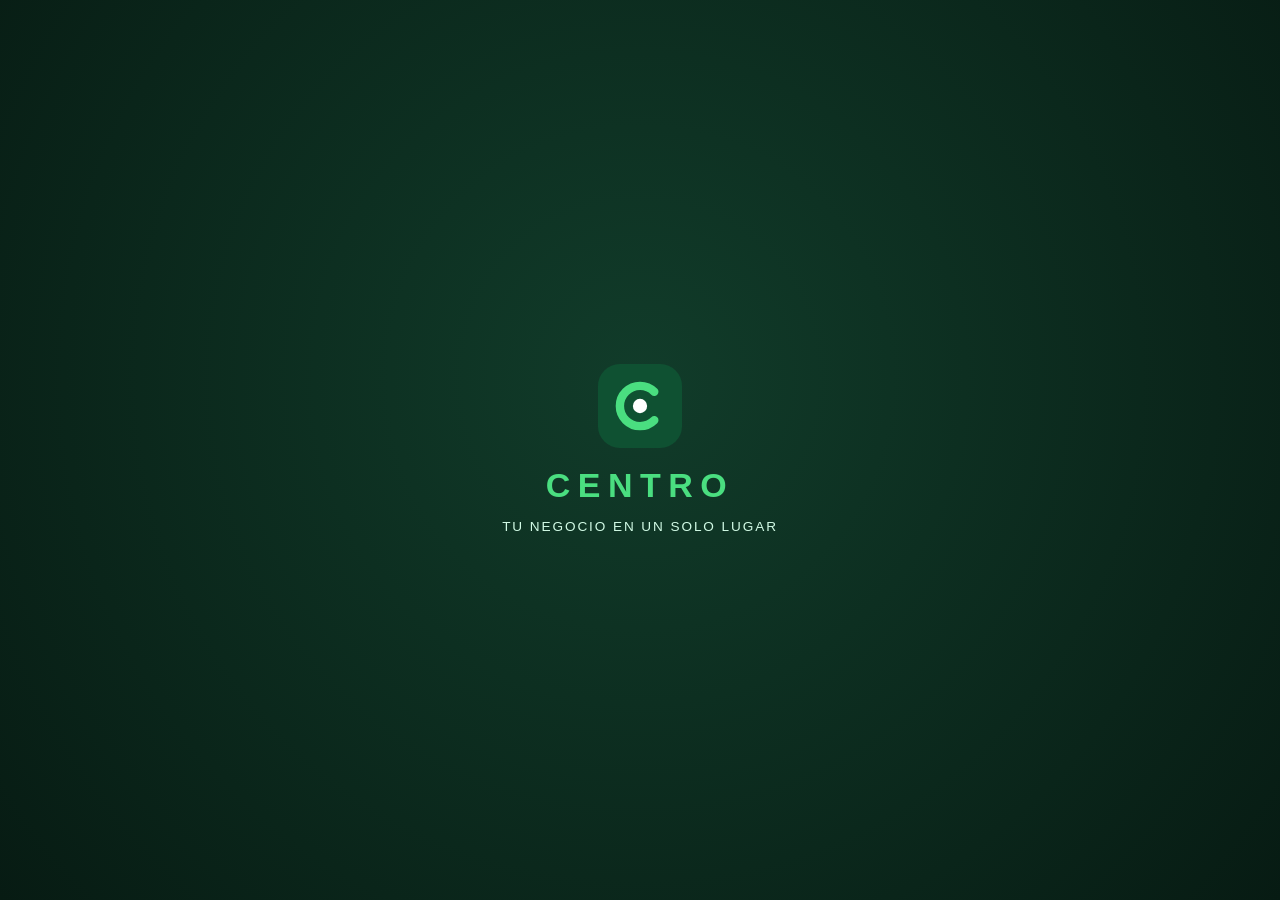
==== index.html @ 38562a8b "Add files via upload" ====
<!DOCTYPE html>
<html lang="es">
<head>
  <meta charset="UTF-8" />
  <meta name="viewport" content="width=device-width, initial-scale=1.0, maximum-scale=1.0, viewport-fit=cover" />
  <title>Centro</title>
  <meta name="apple-mobile-web-app-capable" content="yes" />
  <meta name="apple-mobile-web-app-status-bar-style" content="black-translucent" />
  <meta name="apple-mobile-web-app-title" content="Centro" />
  <meta name="theme-color" content="#0f5132" />
  <link rel="icon" type="image/svg+xml" href="data:image/svg+xml,%3Csvg xmlns='http://www.w3.org/2000/svg' viewBox='0 0 100 100'%3E%3Crect width='100' height='100' rx='24' fill='%230f5132'/%3E%3Cpath d='M67 33a24 24 0 1 0 0 34' fill='none' stroke='%23fff' stroke-width='10' stroke-linecap='round'/%3E%3Ccircle cx='50' cy='50' r='8' fill='%23fff'/%3E%3C/svg%3E" />
  <script src="https://accounts.google.com/gsi/client" async defer></script>
  <style>
    :root {
      --bg: #faf6ef;
      --surface: #ffffff;
      --surface-alt: #f5efe4;
      --border: #e6dfd1;
      --text: #1c2420;
      --text-muted: #5c6660;
      --primary: #0f5132;
      --primary-dark: #0a3c24;
      --primary-btn: #15803d;
      --primary-soft: #e8f5ee;
      --accent: #16a34a;
      --accent-glow: rgba(22, 163, 74, 0.18);
      --amber: #d97706;
      --amber-soft: #fef3c7;
      --danger: #dc2626;
      --danger-soft: #fef2f2;
      --whatsapp: #16a34a;
      --shadow: 0 4px 16px rgba(28, 36, 32, 0.06);
      --radius: 18px;
      --safe-bottom: env(safe-area-inset-bottom, 0px);
      --safe-top: env(safe-area-inset-top, 0px);
    }

    * {
      box-sizing: border-box;
      -webkit-tap-highlight-color: transparent;
    }

    html, body {
      margin: 0;
      padding: 0;
      background: var(--bg);
      color: var(--text);
      font-family: -apple-system, BlinkMacSystemFont, "SF Pro Text", "Segoe UI", Roboto, Helvetica, Arial, sans-serif;
      font-size: 17px;
      line-height: 1.4;
      -webkit-font-smoothing: antialiased;
    }

    .hidden { display: none !important; }

    button, input, textarea, select {
      font-family: inherit;
      font-size: 16px;
    }

    button {
      cursor: pointer;
      border: none;
      background: none;
    }

    /* Splash Screen */
    .splash-screen {
      position: fixed;
      inset: 0;
      z-index: 9999;
      background: radial-gradient(circle at 50% 42%, #113c2a 0%, #071b13 100%);
      display: flex;
      flex-direction: column;
      align-items: center;
      justify-content: center;
      color: #ffffff;
      transition: opacity 0.45s ease;
    }
    .splash-screen.splash-hide { opacity: 0; pointer-events: none; }
    .splash-logo {
      width: 84px;
      height: 84px;
      margin-bottom: 14px;
      animation: splashPop 0.7s ease-out;
    }
    @keyframes splashPop {
      0% { transform: scale(0.75); opacity: 0; }
      100% { transform: scale(1); opacity: 1; }
    }
    .splash-brand {
      margin: 0;
      font-size: 2rem;
      letter-spacing: 0.22em;
      font-weight: 800;
      color: #4ade80;
    }
    .splash-tagline {
      margin: 8px 0 0;
      font-size: 0.8rem;
      letter-spacing: 0.14em;
      color: #d1fae5;
    }

    /* Welcome / Google Login Screen */
    .welcome-screen {
      position: fixed;
      inset: 0;
      z-index: 9000;
      background: linear-gradient(180deg, #0f5132 0%, #0a3c24 100%);
      display: flex;
      align-items: center;
      justify-content: center;
      padding: 24px;
    }
    .welcome-card {
      width: 100%;
      max-width: 400px;
      background: var(--surface);
      border-radius: 26px;
      padding: 32px 24px;
      text-align: center;
      box-shadow: 0 20px 50px rgba(0,0,0,0.25);
    }
    .welcome-card h1 {
      margin: 12px 0 8px;
      font-size: 1.7rem;
      color: var(--text);
    }
    .welcome-card p {
      margin: 0 0 24px;
      color: var(--text-muted);
      font-size: 1rem;
    }

    .btn-google {
      width: 100%;
      min-height: 54px;
      border-radius: 16px;
      background: #ffffff;
      border: 1.5px solid #d1d5db;
      color: #1f2937;
      font-weight: 700;
      font-size: 1.02rem;
      display: flex;
      align-items: center;
      justify-content: center;
      gap: 10px;
      box-shadow: 0 2px 8px rgba(0,0,0,0.06);
    }
    .btn-google:active { transform: scale(0.98); }

    /* App Header */
    .app-header {
      background: linear-gradient(135deg, #0f5132 0%, #0b463d 100%);
      color: #ffffff;
      padding: calc(14px + var(--safe-top)) 18px 16px;
      position: sticky;
      top: 0;
      z-index: 50;
      box-shadow: 0 2px 10px rgba(0,0,0,0.08);
    }
    .header-inner {
      max-width: 540px;
      margin: 0 auto;
      display: flex;
      align-items: center;
      justify-content: space-between;
    }
    .header-brand {
      display: flex;
      align-items: center;
      gap: 10px;
    }
    .header-title {
      margin: 0;
      font-size: 1.45rem;
      font-weight: 800;
      letter-spacing: -0.01em;
    }
    .header-sync-pill {
      font-size: 0.78rem;
      font-weight: 600;
      background: rgba(255,255,255,0.16);
      color: #ecfdf5;
      padding: 6px 12px;
      border-radius: 999px;
      display: flex;
      align-items: center;
      gap: 6px;
    }

    /* Top Tabs */
    .tabs-bar {
      background: #efe9dd;
      padding: 8px 14px 0;
      border-bottom: 1px solid var(--border);
    }
    .tabs-inner {
      max-width: 540px;
      margin: 0 auto;
      display: grid;
      grid-template-columns: 1fr 1fr;
      gap: 8px;
    }
    .tab-btn {
      padding: 12px 10px;
      font-size: 1.02rem;
      font-weight: 700;
      color: var(--text-muted);
      border-radius: 14px 14px 0 0;
      border-bottom: 3px solid transparent;
      transition: all 0.15s;
    }
    .tab-btn.active {
      background: var(--surface);
      color: var(--primary);
      border-bottom-color: var(--primary);
    }

    /* Main Container */
    .app-main {
      max-width: 540px;
      margin: 0 auto;
      padding: 16px 14px calc(104px + var(--safe-bottom));
    }

    /* Inventory Top Bar */
    .inv-top-row {
      display: flex;
      align-items: center;
      justify-content: space-between;
      gap: 12px;
      margin-bottom: 12px;
    }
    .inv-count-badge {
      font-size: 1.05rem;
      font-weight: 800;
      color: var(--primary-dark);
    }

    .search-box {
      width: 100%;
      min-height: 48px;
      padding: 10px 14px;
      border: 1.5px solid var(--border);
      border-radius: 14px;
      background: var(--surface);
      color: var(--text);
      margin-bottom: 14px;
      box-shadow: 0 1px 4px rgba(0,0,0,0.03);
    }
    .search-box:focus {
      outline: none;
      border-color: var(--accent);
      box-shadow: 0 0 0 3px var(--accent-glow);
    }

    /* Cards */
    .card-list {
      display: flex;
      flex-direction: column;
      gap: 12px;
    }
    .inv-card {
      background: var(--surface);
      border: 1px solid var(--border);
      border-radius: var(--radius);
      padding: 14px;
      display: flex;
      align-items: center;
      gap: 14px;
      box-shadow: var(--shadow);
      cursor: pointer;
      transition: transform 0.12s;
      width: 100%;
      text-align: left;
    }
    .inv-card:active { transform: scale(0.985); }
    .inv-photo {
      width: 80px;
      height: 80px;
      border-radius: 14px;
      background: #ffffff;
      border: 1px solid var(--border);
      flex-shrink: 0;
      display: grid;
      place-items: center;
      overflow: hidden;
      padding: 4px;
    }
    .inv-photo img {
      width: 100%;
      height: 100%;
      object-fit: contain;
    }
    .inv-info {
      flex: 1;
      min-width: 0;
    }
    .inv-name {
      margin: 0 0 6px;
      font-size: 1.12rem;
      font-weight: 800;
      color: var(--text);
      line-height: 1.25;
    }
    .inv-qty-line {
      display: flex;
      align-items: center;
      flex-wrap: wrap;
      gap: 6px;
      font-size: 0.96rem;
      color: var(--text-muted);
      font-weight: 600;
    }
    .status-dot {
      width: 9px;
      height: 9px;
      border-radius: 999px;
      display: inline-block;
      margin-left: 2px;
    }
    .status-tengo { color: #15803d; font-weight: 700; }
    .status-tengo .status-dot { background: #16a34a; }
    .status-pocas { color: #b45309; font-weight: 700; }
    .status-pocas .status-dot { background: #f59e0b; }
    .status-cero { color: #b91c1c; font-weight: 700; }
    .status-cero .status-dot { background: #ef4444; }

    /* Fixed Bottom Button */
    .fab-bar {
      position: fixed;
      left: 0;
      right: 0;
      bottom: 0;
      z-index: 40;
      padding: 12px 16px calc(14px + var(--safe-bottom));
      background: linear-gradient(to top, var(--bg) 78%, rgba(250, 246, 239, 0));
      display: flex;
      justify-content: center;
      pointer-events: none;
    }
    .fab-btn {
      pointer-events: auto;
      width: 100%;
      max-width: 512px;
      min-height: 56px;
      border-radius: 18px;
      background: var(--primary-btn);
      color: #ffffff;
      font-size: 1.12rem;
      font-weight: 800;
      box-shadow: 0 8px 22px rgba(21, 128, 61, 0.32);
      display: flex;
      align-items: center;
      justify-content: center;
      gap: 8px;
    }
    .fab-btn:active { transform: scale(0.98); }

    /* Empty State */
    .empty-state {
      background: var(--surface);
      border: 1.5px dashed var(--border);
      border-radius: var(--radius);
      padding: 36px 20px;
      text-align: center;
      color: var(--text-muted);
    }
    .empty-state h3 {
      margin: 8px 0 6px;
      color: var(--text);
      font-size: 1.2rem;
    }

    /* Full-Screen / Sheet Pages */
    .page-overlay {
      position: fixed;
      inset: 0;
      z-index: 200;
      background: var(--bg);
      overflow-y: auto;
      -webkit-overflow-scrolling: touch;
    }
    .page-header {
      background: var(--surface);
      border-bottom: 1px solid var(--border);
      padding: calc(12px + var(--safe-top)) 14px 12px;
      position: sticky;
      top: 0;
      z-index: 10;
    }
    .page-header-inner {
      max-width: 540px;
      margin: 0 auto;
      display: flex;
      align-items: center;
      gap: 10px;
    }
    .back-btn {
      width: 42px;
      height: 42px;
      border-radius: 12px;
      display: grid;
      place-items: center;
      font-size: 1.4rem;
      color: var(--text);
      background: var(--surface-alt);
    }
    .page-title {
      margin: 0;
      font-size: 1.25rem;
      font-weight: 800;
    }
    .page-body {
      max-width: 540px;
      margin: 0 auto;
      padding: 16px 14px calc(40px + var(--safe-bottom));
    }

    .sheet-card {
      background: var(--surface);
      border: 1px solid var(--border);
      border-radius: 22px;
      padding: 18px;
      box-shadow: var(--shadow);
    }

    /* Form Controls */
    .form-group {
      margin-bottom: 14px;
    }
    .form-label {
      display: block;
      font-weight: 700;
      font-size: 0.96rem;
      margin-bottom: 6px;
      color: var(--text);
    }
    .form-hint {
      font-size: 0.85rem;
      color: var(--text-muted);
      margin-top: 4px;
      display: block;
    }
    .input-field {
      width: 100%;
      min-height: 48px;
      padding: 10px 14px;
      border: 1.5px solid var(--border);
      border-radius: 14px;
      background: #fbfaf7;
      color: var(--text);
    }
    .input-field:focus {
      outline: none;
      border-color: var(--accent);
      background: #ffffff;
      box-shadow: 0 0 0 3px var(--accent-glow);
    }
    textarea.input-field {
      min-height: 76px;
      resize: vertical;
    }

    .qty-mode-row {
      display: grid;
      grid-template-columns: 1fr 1fr;
      gap: 10px;
      margin-top: 8px;
    }
    .mode-btn {
      min-height: 48px;
      border-radius: 14px;
      border: 1.5px solid var(--border);
      background: var(--surface);
      color: var(--text);
      font-weight: 700;
      font-size: 1rem;
      display: flex;
      align-items: center;
      justify-content: center;
      gap: 6px;
    }
    .mode-btn.active {
      background: var(--primary-btn);
      border-color: var(--primary-btn);
      color: #ffffff;
    }

    /* Suggestions Dropdown */
    .suggestions-box {
      margin-top: 8px;
      background: var(--surface);
      border: 1.5px solid var(--border);
      border-radius: 16px;
      overflow: hidden;
      box-shadow: 0 8px 24px rgba(0,0,0,0.08);
      max-height: 260px;
      overflow-y: auto;
    }
    .suggestion-item {
      width: 100%;
      padding: 10px 12px;
      display: flex;
      align-items: center;
      gap: 12px;
      text-align: left;
      border-bottom: 1px solid var(--border);
      background: var(--surface);
    }
    .suggestion-item:last-child { border-bottom: none; }
    .suggestion-item:active { background: var(--primary-soft); }
    .suggestion-thumb {
      width: 48px;
      height: 48px;
      border-radius: 10px;
      border: 1px solid var(--border);
      background: #fff;
      object-fit: contain;
      padding: 2px;
      flex-shrink: 0;
    }
    .suggestion-meta strong {
      display: block;
      font-size: 0.98rem;
      color: var(--text);
    }
    .suggestion-meta span {
      display: block;
      font-size: 0.82rem;
      color: var(--text-muted);
    }

    /* Buttons */
    .btn-primary {
      width: 100%;
      min-height: 54px;
      border-radius: 16px;
      background: var(--primary-btn);
      color: #ffffff;
      font-size: 1.08rem;
      font-weight: 800;
      display: flex;
      align-items: center;
      justify-content: center;
      gap: 8px;
    }
    .btn-primary:active { transform: scale(0.985); }

    .btn-secondary {
      min-height: 48px;
      border-radius: 14px;
      background: var(--surface-alt);
      border: 1.5px solid var(--border);
      color: var(--text);
      font-weight: 700;
      padding: 10px 14px;
      display: flex;
      align-items: center;
      justify-content: center;
      gap: 6px;
    }
    .btn-danger {
      min-height: 48px;
      border-radius: 14px;
      background: var(--danger-soft);
      border: 1.5px solid #fecaca;
      color: var(--danger);
      font-weight: 700;
      padding: 10px 14px;
      display: flex;
      align-items: center;
      justify-content: center;
      gap: 6px;
    }
    .btn-whatsapp {
      width: 100%;
      min-height: 50px;
      border-radius: 14px;
      background: var(--whatsapp);
      color: #ffffff;
      font-weight: 800;
      font-size: 1rem;
      display: flex;
      align-items: center;
      justify-content: center;
      gap: 8px;
    }
    .btn-whatsapp-sm {
      margin-top: 10px;
      min-height: 42px;
      padding: 8px 14px;
      border-radius: 12px;
      background: var(--whatsapp);
      color: #ffffff;
      font-weight: 700;
      font-size: 0.94rem;
      display: inline-flex;
      align-items: center;
      justify-content: center;
      gap: 8px;
    }

    /* Photo Picker */
    .photo-box {
      border: 1.5px dashed var(--border);
      border-radius: 16px;
      padding: 14px;
      display: flex;
      align-items: center;
      gap: 14px;
      background: #fbfaf7;
    }
    .photo-preview-lg {
      width: 78px;
      height: 78px;
      border-radius: 14px;
      border: 1px solid var(--border);
      background: #fff;
      object-fit: contain;
      padding: 4px;
      flex-shrink: 0;
    }

    /* Product Detail View */
    .detail-hero-photo {
      width: 140px;
      height: 140px;
      margin: 0 auto 14px;
      border-radius: 22px;
      background: #f5efe4;
      border: 1.5px solid var(--border);
      display: grid;
      place-items: center;
      padding: 10px;
      overflow: hidden;
    }
    .detail-hero-photo img {
      width: 100%;
      height: 100%;
      object-fit: contain;
    }
    .detail-pill {
      display: inline-flex;
      align-items: center;
      gap: 6px;
      padding: 6px 14px;
      border-radius: 999px;
      background: var(--surface-alt);
      border: 1px solid var(--border);
      font-size: 0.94rem;
      font-weight: 700;
      margin: 8px 0 12px;
    }
    .stepper-row {
      display: flex;
      align-items: center;
      justify-content: center;
      gap: 18px;
      margin: 18px 0;
    }
    .stepper-btn {
      width: 54px;
      height: 54px;
      border-radius: 999px;
      border: 2px solid var(--text);
      font-size: 1.6rem;
      font-weight: 700;
      display: grid;
      place-items: center;
      background: var(--surface);
      color: var(--text);
    }
    .stepper-btn:active { background: var(--surface-alt); }
    .stepper-val {
      min-width: 78px;
      min-height: 52px;
      border: 1.5px solid var(--border);
      border-radius: 14px;
      display: grid;
      place-items: center;
      font-size: 1.5rem;
      font-weight: 800;
      background: #fbfaf7;
    }

    /* Sales History */
    .month-header {
      font-size: 0.95rem;
      font-weight: 700;
      color: var(--text-muted);
      text-align: center;
      margin: 6px 0 14px;
      text-transform: capitalize;
    }
    .day-heading {
      font-size: 1.15rem;
      font-weight: 800;
      margin: 16px 0 8px;
      color: var(--text);
      text-transform: capitalize;
    }
    .sale-card {
      background: var(--surface);
      border: 1px solid var(--border);
      border-radius: var(--radius);
      padding: 14px;
      display: flex;
      align-items: flex-start;
      gap: 14px;
      box-shadow: var(--shadow);
      cursor: pointer;
    }
    .sale-card:active { transform: scale(0.985); }

    .detail-kv-row {
      display: flex;
      justify-content: space-between;
      padding: 9px 0;
      border-bottom: 1px solid #f1ece2;
      font-size: 1rem;
    }
    .detail-kv-row:last-child { border-bottom: none; }
    .detail-kv-row span { color: var(--text-muted); }
    .detail-kv-row strong { color: var(--text); text-align: right; }

    /* Toast */
    .toast {
      position: fixed;
      left: 50%;
      bottom: calc(84px + var(--safe-bottom));
      transform: translateX(-50%);
      z-index: 9500;
      background: #1c2420;
      color: #ffffff;
      padding: 11px 18px;
      border-radius: 999px;
      font-size: 0.94rem;
      font-weight: 700;
      box-shadow: 0 8px 24px rgba(0,0,0,0.22);
      max-width: 90vw;
      text-align: center;
    }
  </style>
</head>
<body>
  <!-- Splash Screen -->
  <div id="splash-screen" class="splash-screen">
    <svg class="splash-logo" viewBox="0 0 100 100" aria-hidden="true">
      <rect width="100" height="100" rx="26" fill="#0f5132"/>
      <path d="M67 33a24 24 0 1 0 0 34" fill="none" stroke="#4ade80" stroke-width="10" stroke-linecap="round"/>
      <circle cx="50" cy="50" r="8.5" fill="#ffffff"/>
    </svg>
    <h2 class="splash-brand">CENTRO</h2>
    <p class="splash-tagline">TU NEGOCIO EN UN SOLO LUGAR</p>
  </div>

  <!-- Google Sign-In Screen (ONLY login method) -->
  <div id="welcome-screen" class="welcome-screen hidden">
    <div class="welcome-card">
      <svg width="64" height="64" viewBox="0 0 100 100" aria-hidden="true">
        <rect width="100" height="100" rx="26" fill="#0f5132"/>
        <path d="M67 33a24 24 0 1 0 0 34" fill="none" stroke="#ffffff" stroke-width="10" stroke-linecap="round"/>
        <circle cx="50" cy="50" r="8.5" fill="#ffffff"/>
      </svg>
      <h1>Centro</h1>
      <p>Entra con tu cuenta de Google para guardar tu inventario y tus ventas en la nube.</p>
      <button type="button" id="btn-google-login" class="btn-google">
        <svg width="20" height="20" viewBox="0 0 48 48" aria-hidden="true">
          <path fill="#EA4335" d="M24 9.5c3.54 0 6.71 1.22 9.21 3.6l6.85-6.85C35.9 2.38 30.47 0 24 0 14.62 0 6.51 5.38 2.56 13.22l7.98 6.19C12.43 13.72 17.74 9.5 24 9.5z"/>
          <path fill="#4285F4" d="M46.98 24.55c0-1.57-.15-3.09-.38-4.55H24v9.02h12.94c-.58 2.96-2.26 5.48-4.78 7.18l7.73 6c4.51-4.18 7.09-10.36 7.09-17.65z"/>
          <path fill="#FBBC05" d="M10.53 28.59c-.48-1.45-.76-2.99-.76-4.59s.27-3.14.76-4.59l-7.98-6.19C.92 16.46 0 20.12 0 24c0 3.88.92 7.54 2.56 10.78l7.97-6.19z"/>
          <path fill="#34A853" d="M24 48c6.48 0 11.93-2.13 15.89-5.81l-7.73-6c-2.15 1.45-4.92 2.3-8.16 2.3-6.26 0-11.57-4.22-13.47-9.91l-7.98 6.19C6.51 42.62 14.62 48 24 48z"/>
        </svg>
        Iniciar sesión con Google
      </button>
    </div>
  </div>

  <!-- Main App -->
  <div id="app-shell">
    <header class="app-header">
      <div class="header-inner">
        <div class="header-brand">
          <button type="button" id="header-avatar-btn" aria-label="Mi perfil" style="width:38px;height:38px;border-radius:999px;background:rgba(255,255,255,0.2);border:1.5px solid rgba(255,255,255,0.45);display:grid;place-items:center;overflow:hidden;padding:0;flex-shrink:0;">
            <img id="header-avatar-img" class="hidden" alt="" style="width:100%;height:100%;object-fit:cover;" />
            <span id="header-avatar-empty" style="font-size:1.15rem;">👤</span>
          </button>
          <h1 id="header-title" class="header-title">Centro</h1>
        </div>
        <button type="button" id="btn-account" class="header-sync-pill" aria-label="Cuenta de Google">
          <span id="sync-dot">☁️</span>
          <span id="sync-label">Google</span>
        </button>
      </div>
    </header>

    <nav class="tabs-bar" role="tablist">
      <div class="tabs-inner">
        <button type="button" class="tab-btn active" data-tab="inventario" role="tab">Inventario</button>
        <button type="button" class="tab-btn" data-tab="historial" role="tab">Historial de ventas</button>
      </div>
    </nav>

    <main class="app-main">
      <!-- TAB: INVENTARIO -->
      <section id="tab-inventario">
        <div class="inv-top-row">
          <span id="inv-total-label" class="inv-count-badge">0 productos</span>
        </div>

        <input
          type="search"
          id="inv-search"
          class="search-box"
          placeholder="🔍 Buscar producto..."
          autocomplete="off"
        />

        <div id="inv-list" class="card-list"></div>

        <div id="inv-empty" class="empty-state hidden">
          <div style="font-size:2.4rem;">📦</div>
          <h3>Tu inventario está vacío</h3>
          <p>Toca <strong>+ Agregar producto</strong> abajo para guardar lo que tienes en casa.</p>
        </div>
      </section>

      <!-- TAB: HISTORIAL DE VENTAS -->
      <section id="tab-historial" class="hidden">
        <div id="sales-list"></div>
        <div id="sales-empty" class="empty-state hidden">
          <div style="font-size:2.4rem;">🛍️</div>
          <h3>Aún no hay ventas</h3>
          <p>Cuando vendas un producto desde el inventario, aparecerá aquí ordenado por mes y día.</p>
        </div>
      </section>
    </main>

    <div id="fab-bar" class="fab-bar">
      <button type="button" id="btn-add-product" class="fab-btn">+ Agregar producto</button>
    </div>
  </div>

  <!-- PAGE: AGREGAR / EDITAR PRODUCTO -->
  <div id="page-product-form" class="page-overlay hidden" style="z-index:260;">
    <div class="page-header">
      <div class="page-header-inner">
        <button type="button" class="back-btn" data-close-page="page-product-form" aria-label="Volver">‹</button>
        <h2 id="form-page-title" class="page-title">Agregar producto</h2>
      </div>
    </div>
    <div class="page-body">
      <form id="product-form" class="sheet-card">
        <input type="hidden" id="pf-id" value="" />

        <div class="form-group">
          <label class="form-label" for="pf-name">Nombre</label>
          <input type="text" id="pf-name" class="input-field" required placeholder="Ej. Pasta Glister" autocomplete="off" />
          <div id="pf-catalog-suggestions" class="suggestions-box hidden"></div>
        </div>

        <div class="form-group">
          <label class="form-label">Foto (opcional)</label>
          <div class="photo-box">
            <img id="pf-photo-preview" class="photo-preview-lg hidden" alt="" />
            <div id="pf-photo-placeholder" style="width:78px;height:78px;border-radius:14px;background:#fff;border:1px solid var(--border);display:grid;place-items:center;font-size:1.8rem;flex-shrink:0;">📦</div>
            <div style="flex:1;display:flex;flex-direction:column;gap:8px;">
              <label for="pf-camera-input" class="btn-secondary" style="cursor:pointer;min-height:42px;font-size:0.94rem;">📷 Tomar foto</label>
              <label for="pf-photo-input" class="btn-secondary" style="cursor:pointer;min-height:42px;font-size:0.94rem;">🖼️ Elegir foto</label>
              <input type="file" id="pf-camera-input" accept="image/*" capture="environment" hidden />
              <input type="file" id="pf-photo-input" accept="image/*" hidden />
              <button type="button" id="pf-photo-clear" class="hidden" style="color:var(--danger);font-size:0.86rem;font-weight:700;text-align:left;padding:2px 0;">Quitar foto</button>
            </div>
          </div>
        </div>

        <div class="form-group">
          <label class="form-label" for="pf-desc">Descripción</label>
          <textarea id="pf-desc" class="input-field" placeholder="Describe el producto..."></textarea>
        </div>

        <div class="form-group">
          <label class="form-label" for="pf-qty">¿Cuántos tienes?</label>
          <input type="number" id="pf-qty" class="input-field" min="0" step="1" required placeholder="0" />
          <div class="qty-mode-row">
            <button type="button" id="pf-mode-unit" class="mode-btn active">✓ Unidades</button>
            <button type="button" id="pf-mode-box" class="mode-btn">Cajas</button>
          </div>
        </div>

        <div id="pf-box-size-wrap" class="form-group hidden">
          <label class="form-label" for="pf-box-size">Unidades por caja</label>
          <input type="number" id="pf-box-size" class="input-field" min="1" step="1" placeholder="Ej. 24" />
          <span id="pf-box-remember-hint" class="form-hint hidden">La app se lo acuerda para este producto</span>
        </div>

        <div class="form-group">
          <label class="form-label" for="pf-price">Precio por unidad (opcional)</label>
          <input type="number" id="pf-price" class="input-field" min="0" step="0.01" placeholder="RD$ 0.00" />
        </div>

        <button type="submit" class="btn-primary">Guardar</button>
      </form>
    </div>
  </div>

  <!-- PAGE: DETALLE DE PRODUCTO -->
  <div id="page-product-detail" class="page-overlay hidden">
    <div class="page-header">
      <div class="page-header-inner">
        <button type="button" class="back-btn" data-close-page="page-product-detail" aria-label="Volver">‹</button>
        <h2 class="page-title">Producto</h2>
      </div>
    </div>
    <div class="page-body">
      <div class="sheet-card" style="text-align:center;">
        <div style="margin-bottom:10px;">
          <label for="pd-camera-input" class="btn-secondary" style="display:inline-flex;cursor:pointer;min-height:40px;padding:6px 14px;font-size:0.92rem;border-radius:999px;">
            📷 Tomar foto del producto
          </label>
          <input type="file" id="pd-camera-input" accept="image/*" capture="environment" hidden />
        </div>
        <label for="pd-camera-input" class="detail-hero-photo" style="cursor:pointer;">
          <img id="pd-photo" class="hidden" alt="" />
          <span id="pd-photo-empty" style="font-size:3rem;">📦</span>
        </label>
        <h2 id="pd-name" style="margin:0 0 6px;font-size:1.5rem;"></h2>
        <p id="pd-desc" style="margin:0;color:var(--text-muted);font-size:0.96rem;"></p>

        <div id="pd-pill" class="detail-pill"></div>

        <div style="text-align:left;margin:10px 0 4px;">
          <div id="pd-box-info" class="hidden" style="font-size:0.96rem;margin-bottom:4px;">Unidades por caja: <strong id="pd-box-val"></strong></div>
          <div id="pd-price-info" class="hidden" style="font-size:1.05rem;">Precio por unidad: <strong id="pd-price-val"></strong></div>
        </div>

        <div class="stepper-row">
          <button type="button" id="pd-minus" class="stepper-btn" aria-label="Restar 1">−</button>
          <div id="pd-qty-val" class="stepper-val">0</div>
          <button type="button" id="pd-plus" class="stepper-btn" aria-label="Sumar 1">+</button>
        </div>

        <div style="display:grid;grid-template-columns:1fr 1fr;gap:10px;margin-bottom:14px;">
          <button type="button" id="pd-edit" class="btn-secondary">✏️ Editar</button>
          <button type="button" id="pd-delete" class="btn-danger">🗑️ Eliminar</button>
        </div>

        <button type="button" id="pd-sell" class="btn-primary">Vender</button>
      </div>
    </div>
  </div>

  <!-- PAGE: VENDER -->
  <div id="page-sell" class="page-overlay hidden" style="z-index:250;">
    <div class="page-header">
      <div class="page-header-inner">
        <button type="button" class="back-btn" data-close-page="page-sell" aria-label="Volver">‹</button>
        <h2 class="page-title">Vender</h2>
      </div>
    </div>
    <div class="page-body">
      <div class="sheet-card">
        <div style="display:flex;align-items:center;gap:14px;margin-bottom:16px;">
          <div class="inv-photo" style="width:68px;height:68px;">
            <img id="sell-photo" class="hidden" alt="" />
            <span id="sell-photo-empty" style="font-size:1.8rem;">📦</span>
          </div>
          <h3 id="sell-prod-name" style="margin:0;font-size:1.22rem;"></h3>
        </div>

        <button type="button" id="btn-sell-quick-1" class="btn-primary" style="margin-bottom:16px;">
          🛒 Vender 1 unidad
        </button>

        <div style="font-size:0.86rem;color:var(--text-muted);font-weight:700;margin-bottom:8px;">
          Detalles (opcional)
        </div>

        <div class="qty-mode-row" style="margin-bottom:14px;">
          <button type="button" id="sell-mode-unit" class="mode-btn active">✓ Unidad</button>
          <button type="button" id="sell-mode-box" class="mode-btn">Caja</button>
        </div>

        <form id="sell-form">
          <div class="form-group">
            <label class="form-label" for="sell-price">Precio (RD$)</label>
            <input type="number" id="sell-price" class="input-field" min="0" step="0.01" placeholder="Opcional" />
          </div>

          <div class="form-group">
            <label class="form-label" for="sell-qty">¿Cuántos?</label>
            <input type="number" id="sell-qty" class="input-field" min="1" step="1" value="1" />
          </div>

          <div class="form-group">
            <label class="form-label" for="sell-buyer">¿A quién?</label>
            <input type="text" id="sell-buyer" class="input-field" placeholder="Nombre (opcional)" autocomplete="off" />
            <div id="sell-buyer-suggestions" class="suggestions-box hidden"></div>
          </div>

          <div class="form-group">
            <label class="form-label" for="sell-phone">Contacto (WhatsApp)</label>
            <input type="tel" id="sell-phone" class="input-field" placeholder="+1 809 555 0142" />
          </div>

          <div class="form-group">
            <label class="form-label" for="sell-date">Fecha</label>
            <input type="date" id="sell-date" class="input-field" />
          </div>

          <button type="submit" class="btn-primary">Guardar</button>
        </form>
      </div>
    </div>
  </div>

  <!-- PAGE: DETALLE DE VENTA -->
  <div id="page-sale-detail" class="page-overlay hidden">
    <div class="page-header">
      <div class="page-header-inner">
        <button type="button" class="back-btn" data-close-page="page-sale-detail" aria-label="Volver">‹</button>
        <h2 class="page-title">Detalle de venta</h2>
      </div>
    </div>
    <div class="page-body">
      <div id="sd-view-card" class="sheet-card">
        <button type="button" id="sd-open-product" style="width:100%;display:flex;align-items:center;gap:14px;text-align:left;padding-bottom:14px;border-bottom:1px solid var(--border);margin-bottom:14px;">
          <div class="inv-photo" style="width:72px;height:72px;">
            <img id="sd-photo" class="hidden" alt="" />
            <span id="sd-photo-empty" style="font-size:1.8rem;">📦</span>
          </div>
          <div>
            <h3 id="sd-prod-name" style="margin:0 0 4px;font-size:1.25rem;color:var(--text);"></h3>
            <span id="sd-date-sub" style="color:var(--text-muted);font-size:0.92rem;"></span>
          </div>
        </button>

        <h4 style="margin:0 0 8px;font-size:1.05rem;">Información de la venta</h4>
        <div id="sd-info-rows" style="margin-bottom:16px;"></div>

        <button type="button" id="sd-whatsapp" class="btn-whatsapp hidden" style="margin-bottom:12px;">
          💬 Escribir por WhatsApp
        </button>

        <div style="display:grid;grid-template-columns:1fr 1fr;gap:10px;">
          <button type="button" id="sd-edit" class="btn-secondary">✏️ Editar</button>
          <button type="button" id="sd-delete" class="btn-danger">🗑️ Eliminar</button>
        </div>
      </div>

      <!-- Edit Sale Form -->
      <form id="sd-edit-form" class="sheet-card hidden">
        <h3 style="margin:0 0 14px;">Editar venta</h3>
        <div class="qty-mode-row" style="margin-bottom:14px;">
          <button type="button" id="sde-mode-unit" class="mode-btn active">✓ Unidad</button>
          <button type="button" id="sde-mode-box" class="mode-btn">Caja</button>
        </div>
        <div class="form-group">
          <label class="form-label" for="sde-qty">Cantidad</label>
          <input type="number" id="sde-qty" class="input-field" min="1" step="1" required />
        </div>
        <div class="form-group">
          <label class="form-label" for="sde-price">Precio (RD$)</label>
          <input type="number" id="sde-price" class="input-field" min="0" step="0.01" placeholder="Opcional" />
        </div>
        <div class="form-group">
          <label class="form-label" for="sde-buyer">Comprador</label>
          <input type="text" id="sde-buyer" class="input-field" placeholder="Opcional" />
        </div>
        <div class="form-group">
          <label class="form-label" for="sde-phone">Contacto (WhatsApp)</label>
          <input type="tel" id="sde-phone" class="input-field" placeholder="+1 809 555 0142" />
        </div>
        <div class="form-group">
          <label class="form-label" for="sde-date">Fecha</label>
          <input type="date" id="sde-date" class="input-field" />
        </div>
        <div style="display:grid;grid-template-columns:1fr 1fr;gap:10px;">
          <button type="button" id="sde-cancel" class="btn-secondary">Cancelar</button>
          <button type="submit" class="btn-primary" style="min-height:48px;">Guardar</button>
        </div>
      </form>
    </div>
  </div>

  <!-- PAGE: CUENTA DE GOOGLE -->
  <div id="page-account" class="page-overlay hidden">
    <div class="page-header">
      <div class="page-header-inner">
        <button type="button" class="back-btn" data-close-page="page-account" aria-label="Volver">‹</button>
        <h2 class="page-title">Cuenta de Google</h2>
      </div>
    </div>
    <div class="page-body">
      <div class="sheet-card">
        <div style="display:flex;align-items:center;gap:14px;margin-bottom:16px;">
          <div style="width:74px;height:74px;border-radius:999px;background:var(--primary-soft);border:2px solid var(--border);display:grid;place-items:center;overflow:hidden;flex-shrink:0;">
            <img id="acc-photo-preview" class="hidden" alt="" style="width:100%;height:100%;object-fit:cover;" />
            <span id="acc-photo-empty" style="font-size:2rem;">👤</span>
          </div>
          <div style="flex:1;display:flex;flex-direction:column;gap:6px;">
            <label for="acc-camera-input" class="btn-secondary" style="cursor:pointer;min-height:40px;font-size:0.9rem;">📷 Tomar foto de perfil</label>
            <label for="acc-photo-input" class="btn-secondary" style="cursor:pointer;min-height:40px;font-size:0.9rem;">🖼️ Elegir foto</label>
            <input type="file" id="acc-camera-input" accept="image/*" capture="user" hidden />
            <input type="file" id="acc-photo-input" accept="image/*" hidden />
            <button type="button" id="acc-photo-clear" class="hidden" style="color:var(--danger);font-size:0.84rem;font-weight:700;text-align:left;padding:2px 0;">Quitar foto</button>
          </div>
        </div>

        <div class="form-group">
          <label class="form-label" for="acc-name-input">Tu nombre (opcional)</label>
          <input type="text" id="acc-name-input" class="input-field" placeholder="Ej. María" />
        </div>

        <div style="padding:12px;border-radius:14px;background:var(--surface-alt);margin-bottom:16px;">
          <strong id="acc-name" style="display:block;font-size:1rem;">☁️ Conectada con Google</strong>
          <span id="acc-status" style="font-size:0.88rem;color:var(--text-muted);">Tus datos se guardan en tu Google Drive</span>
        </div>

        <button type="button" id="btn-sync-now" class="btn-primary" style="margin-bottom:10px;">🔄 Sincronizar ahora</button>
        <button type="button" id="btn-logout" class="btn-danger" style="width:100%;">Cerrar sesión</button>
      </div>
    </div>
  </div>

  <div id="toast" class="toast hidden"></div>

<script>
(() => {
  "use strict";
  const DEFAULT_GOOGLE_CLIENT_ID = "840684105586-uf930j95at6p2bhf6avvaago2tmp19lj.apps.googleusercontent.com";
  const GOOGLE_SCOPES =
    "https://www.googleapis.com/auth/drive.file https://www.googleapis.com/auth/spreadsheets";

  // Catálogo oficial extraído del Catálogo Amway 2026-2027 (EE. UU. Español)
  const AMWAY_CATALOG = [
    // Nutrición - Nutrilite
    { sku: "A4300", name: "Multivitamina Double X de Nutrilite (con bandeja)", en: "nutrilite double x multivitamin tray", category: "Nutrición", size: "186 tabletas (31 días)", unitsPerBox: 1, desc: "22 vitaminas, minerales y nutrientes de 22 frutas, verduras y hierbas." },
    { sku: "A0244", name: "Multivitamina Double X de Nutrilite (reemplazo)", en: "nutrilite double x refill", category: "Nutrición", size: "186 tabletas (31 días)", unitsPerBox: 1, desc: "Reemplazo de Double X con 22 vitaminas, minerales y fitonutrientes." },
    { sku: "123364", name: "Multivitamina Double X de Nutrilite (10 días)", en: "nutrilite double x 10 day", category: "Nutrición", size: "20 paquetes (10 días)", unitsPerBox: 20, desc: "Paquetes prácticos de Double X para 10 días." },
    { sku: "125557", name: "Multivitamínico diario para hombres Nutrilite", en: "nutrilite men daily multivitamin", category: "Nutrición", size: "90 tabletas", unitsPerBox: 1, desc: "22 vitaminas y minerales esenciales + 200 mg de nutrientes de plantas." },
    { sku: "125559", name: "Multivitamínico diario para mujeres Nutrilite", en: "nutrilite women daily multivitamin", category: "Nutrición", size: "90 tabletas", unitsPerBox: 1, desc: "23 vitaminas y minerales esenciales + 200 mg de nutrientes de plantas." },
    { sku: "125561", name: "Multigomitas diarias para hombres Nutrilite Organics", en: "nutrilite organics daily multi gummies men", category: "Nutrición", size: "120 gomitas", unitsPerBox: 1, desc: "13 vitaminas y minerales orgánicos para energía, músculos y corazón." },
    { sku: "125562", name: "Multigomitas diarias para mujeres Nutrilite Organics", en: "nutrilite organics daily multi gummies women", category: "Nutrición", size: "120 gomitas", unitsPerBox: 1, desc: "15 vitaminas y minerales orgánicos para inmunidad, huesos y ojos." },
    { sku: "100648", name: "Concentrado de frutas y verduras Nutrilite", en: "nutrilite concentrated fruits and vegetables", category: "Nutrición", size: "60 tabletas", unitsPerBox: 1, desc: "Fitonutrientes equivalentes a más de 5 porciones de frutas y verduras." },
    { sku: "123377", name: "Paquete perfecto Nutrilite", en: "nutrilite perfect pack", category: "Nutrición", size: "60 paquetes", unitsPerBox: 60, desc: "Double X, Concentrado de frutas y verduras, Omega avanzado y Vitamina D." },
    { sku: "125921", name: "Proteína vegetal en polvo Nutrilite Organics (Chocolate)", en: "nutrilite organics plant protein powder chocolate", category: "Nutrición", size: "15 porciones", unitsPerBox: 1, desc: "21 g de proteína vegetal con 9 aminoácidos esenciales." },
    { sku: "125923", name: "Proteína vegetal en polvo Nutrilite Organics (Vainilla)", en: "nutrilite organics plant protein powder vanilla", category: "Nutrición", size: "15 porciones", unitsPerBox: 1, desc: "21 g de proteína vegetal con 9 aminoácidos esenciales." },
    { sku: "125925", name: "Proteína vegetal en polvo Nutrilite Organics (Sin sabor)", en: "nutrilite organics plant protein powder unflavored", category: "Nutrición", size: "15 porciones", unitsPerBox: 1, desc: "21 g de proteína vegetal sin sabor." },
    { sku: "318668", name: "Batidos todo en uno Nutrilite Organics (Chocolate)", en: "nutrilite organics all-in-one shake chocolate", category: "Nutrición", size: "12 batidos", unitsPerBox: 12, desc: "20 g de proteína vegetal, 25 vitaminas y minerales, 5 g de fibra." },
    { sku: "318669", name: "Batidos todo en uno Nutrilite Organics (Vainilla)", en: "nutrilite organics all-in-one shake vanilla", category: "Nutrición", size: "12 batidos", unitsPerBox: 12, desc: "20 g de proteína vegetal, 25 vitaminas y minerales, 5 g de fibra." },
    { sku: "126136", name: "Omega avanzado Nutrilite", en: "nutrilite advanced omega", category: "Nutrición", size: "60 cápsulas blandas", unitsPerBox: 1, desc: "Más de 1,000 mg de omega 3 esenciales (EPA, DHA, ALA) con absorción 3x." },
    { sku: "126132", name: "Omega Nutrilite", en: "nutrilite omega", category: "Nutrición", size: "30 cápsulas blandas", unitsPerBox: 1, desc: "Más de 500 mg de ácidos grasos omega 3 en 1 cápsula al día." },
    { sku: "127725", name: "Preparación intestinal diaria Nutrilite Begin", en: "nutrilite begin daily gi primer", category: "Nutrición", size: "30 porciones", unitsPerBox: 1, desc: "Apoyo integral 6 en 1 para salud intestinal, digestión e inmunidad." },
    { sku: "120571", name: "Probiótico Balance Within de Nutrilite", en: "nutrilite balance within probiotic", category: "Nutrición", size: "30 sobres individuales", unitsPerBox: 30, desc: "6.3 mil millones de UFC para apoyar digestión e inmunidad." },
    { sku: "127444", name: "Fibra prebiótica Nutrilite", en: "nutrilite prebiotic fiber", category: "Nutrición", size: "30 sobres individuales", unitsPerBox: 30, desc: "Fibra soluble vegetal para digestión y microbioma intestinal." },
    { sku: "A8903", name: "Enzimas digestivas Nutrilite", en: "nutrilite digestive enzyme", category: "Nutrición", size: "90 cápsulas", unitsPerBox: 1, desc: "Apoya la digestión de carbohidratos, proteína, grasa y lácteos." },
    { sku: "308635", name: "Té de menta y jengibre Nutrilite Organics", en: "nutrilite organics ginger mint tea", category: "Nutrición", size: "20 bolsitas de té", unitsPerBox: 20, desc: "Infusión orgánica para apoyar la digestión." },
    { sku: "128032", name: "Magnesio Nutrilite", en: "nutrilite magnesium", category: "Nutrición", size: "60 cápsulas", unitsPerBox: 1, desc: "Mezcla triple de magnesio marino para sueño, estrés, músculos y corazón." },
    { sku: "127813", name: "Apoyo para salud celular Nutrilite", en: "nutrilite cellular aging support", category: "Nutrición", size: "120 cápsulas", unitsPerBox: 1, desc: "Suplemento 3 en 1 para reciclaje, energía y protección celular." },
    { sku: "A8084", name: "Apoyo al hígado Nutrilite", en: "nutrilite liver support", category: "Nutrición", size: "60 tabletas", unitsPerBox: 1, desc: "Cardo mariano, diente de león y cúrcuma para salud hepática." },
    { sku: "A4042", name: "Vitamina E masticable Nutrilite", en: "nutrilite chewable vitamin e", category: "Nutrición", size: "270 tabletas", unitsPerBox: 1, desc: "60 mg de vitamina E antioxidante masticable con sabor nuez de arce y miel." },
    { sku: "110171", name: "Suplemento Vitamina B de acción doble Nutrilite", en: "nutrilite vitamin b dual-action", category: "Nutrición", size: "120 tabletas", unitsPerBox: 1, desc: "8 vitaminas B esenciales de liberación instantánea y constante." },
    { sku: "123842", name: "Paquete de Ultra enfoque y energía Nutrilite", en: "nutrilite ultra focus energy pack", category: "Nutrición", size: "20 paquetes", unitsPerBox: 20, desc: "Ginkgo biloba, té verde y rhodiola rosea para enfoque y energía." },
    { sku: "125937", name: "Superalimento verde en polvo Nutrilite Organics", en: "nutrilite organics green superfood powder", category: "Nutrición", size: "30 porciones", unitsPerBox: 1, desc: "6 vitaminas B y 10 verduras y hierbas orgánicas." },
    { sku: "127940", name: "Salud del sueño Nutrilite", en: "nutrilite sleep health", category: "Nutrición", size: "30 cápsulas", unitsPerBox: 1, desc: "3 mg de melatonina vegetal y manzanilla para buen descanso." },
    { sku: "124506", name: "Dulces Sueños n* by Nutrilite (Gomitas para dormir)", en: "nutrilite sweet dreams gummies", category: "Nutrición", size: "30 porciones", unitsPerBox: 1, desc: "Gomitas sabor moras azules y lavanda con melatonina y pasionaria." },
    { sku: "308641", name: "Ashwagandha Nutrilite Organics", en: "nutrilite organics ashwagandha", category: "Nutrición", size: "60 cápsulas", unitsPerBox: 1, desc: "890 mg de ashwagandha orgánica para estrés ocasional y calma." },
    { sku: "125514", name: "Probiótico para el estrés Nutrilite", en: "nutrilite stress relief probiotic", category: "Nutrición", size: "30 cápsulas", unitsPerBox: 1, desc: "Ayuda a reducir el estrés ocasional y apoya la digestión." },
    { sku: "308636", name: "Té de manzanilla Nutrilite Organics", en: "nutrilite organics chamomile tea", category: "Nutrición", size: "20 bolsitas de té", unitsPerBox: 20, desc: "Té orgánico sin cafeína con manzanilla y equinácea." },
    { sku: "119346", name: "Vitamina D Nutrilite", en: "nutrilite vitamin d", category: "Nutrición", size: "90 tabletas", unitsPerBox: 1, desc: "50 mcg de vitamina D de champiñones + vitamina K2 para huesos e inmunidad." },
    { sku: "124692", name: "Defensa inmunológica Nutrilite con zinc y albahaca sagrada", en: "nutrilite immunity defense zinc holy basil", category: "Nutrición", size: "60 tabletas", unitsPerBox: 1, desc: "Apoyo inmunológico y respiratorio con zinc y albahaca sagrada." },
    { sku: "A5986", name: "Equinácea para inmunidad Nutrilite", en: "nutrilite immunity echinacea", category: "Nutrición", size: "120 tabletas", unitsPerBox: 1, desc: "Apoyo clínicamente probado para el sistema inmunológico." },
    { sku: "124555", name: "Protégete n* by Nutrilite (Gomitas inmunidad)", en: "nutrilite go shield gummies", category: "Nutrición", size: "30 porciones", unitsPerBox: 1, desc: "Gomitas con vitamina C, zinc y saúco para inmunidad." },
    { sku: "102735", name: "Suplemento ClearGuard de Nutrilite", en: "nutrilite clearguard", category: "Nutrición", size: "180 tabletas", unitsPerBox: 1, desc: "Ayuda a despejar fosas nasales naturalmente en 3 días o menos." },
    { sku: "109745", name: "Vitamina C de acción prolongada Nutrilite (60 tab)", en: "nutrilite vitamin c extended release 60", category: "Nutrición", size: "60 tabletas", unitsPerBox: 1, desc: "Vitamina C de liberación lenta durante todo el día." },
    { sku: "109747", name: "Vitamina C de acción prolongada Nutrilite (180 tab)", en: "nutrilite vitamin c extended release 180", category: "Nutrición", size: "180 tabletas", unitsPerBox: 1, desc: "Vitamina C de liberación lenta durante todo el día (frasco grande)." },
    { sku: "125936", name: "Superalimento para la inmunidad en polvo Nutrilite Organics", en: "nutrilite organics immunity superfood powder", category: "Nutrición", size: "30 porciones", unitsPerBox: 1, desc: "Apoyo inmunológico natural con 10 frutas orgánicas." },
    { sku: "308642", name: "Cúrcuma Nutrilite Organics", en: "nutrilite organics turmeric", category: "Nutrición", size: "60 cápsulas", unitsPerBox: 1, desc: "Extracto potente de cúrcuma para salud articular y respuesta inflamatoria." },
    { sku: "104664", name: "Salud de las articulaciones Nutrilite (120 tab)", en: "nutrilite joint health 120", category: "Nutrición", size: "120 tabletas", unitsPerBox: 1, desc: "Glucosamina y condroitina para articulaciones saludables." },
    { sku: "106964", name: "Salud de las articulaciones Nutrilite (240 tab)", en: "nutrilite joint health 240", category: "Nutrición", size: "240 tabletas", unitsPerBox: 1, desc: "Glucosamina y condroitina para articulaciones (frasco grande)." },
    { sku: "110610", name: "Cal Mag D Nutrilite", en: "nutrilite cal mag d", category: "Nutrición", size: "180 tabletas", unitsPerBox: 1, desc: "600 mg de calcio, 200 mg de magnesio de algas y vitamina D." },
    { sku: "123362", name: "Paquete de salud ósea Nutrilite", en: "nutrilite bone health pack", category: "Nutrición", size: "60 paquetes", unitsPerBox: 60, desc: "Cal Mag D, vitamina D y Bone Guard en paquetes diarios." },
    { sku: "308639", name: "Champiñón melena de león Nutrilite Organics", en: "nutrilite organics lion mane mushroom", category: "Nutrición", size: "60 cápsulas", unitsPerBox: 1, desc: "Apoya la salud cerebral, cognitiva y nerviosa." },
    { sku: "124708", name: "Salud de la visión Nutrilite", en: "nutrilite vision health", category: "Nutrición", size: "60 cápsulas blandas", unitsPerBox: 1, desc: "Ayuda a filtrar luz azul y apoya visión saludable." },
    { sku: "111106", name: "Suplemento Memory Builder de Nutrilite", en: "nutrilite memory builder", category: "Nutrición", size: "60 tabletas", unitsPerBox: 1, desc: "Cistanche tubulosa y ginkgo biloba para memoria a corto y largo plazo." },
    { sku: "A5923", name: "Cuidado del corazón con ajo Nutrilite", en: "nutrilite garlic heart care", category: "Nutrición", size: "120 tabletas", unitsPerBox: 1, desc: "6 mg de alicina por porción para apoyar presión y colesterol saludables." },
    { sku: "A8601", name: "Salud del corazón CoQ10 Nutrilite", en: "nutrilite heart health coq10", category: "Nutrición", size: "60 cápsulas blandas", unitsPerBox: 1, desc: "Coenzima Q10 para energía celular y salud del corazón." },
    { sku: "100070", name: "Salud del colesterol Nutrilite", en: "nutrilite cholesterol health", category: "Nutrición", size: "60 cápsulas blandas", unitsPerBox: 1, desc: "Fitonutrientes y antioxidantes para colesterol saludable." },
    { sku: "123367", name: "Paquete para la salud del corazón Nutrilite", en: "nutrilite heart health pack", category: "Nutrición", size: "60 paquetes", unitsPerBox: 60, desc: "Omega avanzado, CoQ10 y Salud del colesterol." },
    { sku: "A8004", name: "Salud de la próstata Nutrilite", en: "nutrilite prostate health", category: "Nutrición", size: "100 cápsulas blandas", unitsPerBox: 1, desc: "Mezcla botánica con serenoa para salud de la próstata." },
    { sku: "308640", name: "Cápsulas de epimedium y tribulus Nutrilite Organics", en: "nutrilite organics horny goat weed tribulus", category: "Nutrición", size: "60 cápsulas", unitsPerBox: 1, desc: "Apoyo orgánico para vitalidad y salud sexual." },
    { sku: "123365", name: "Paquete para hombres Nutrilite", en: "nutrilite men pack", category: "Nutrición", size: "30 paquetes", unitsPerBox: 30, desc: "Multivitamínico hombres, frutas y verduras, omega y vitamina C." },
    { sku: "126154", name: "Apoyo completo para la menopausia Nutrilite", en: "nutrilite complete menopause support", category: "Nutrición", size: "30 tabletas", unitsPerBox: 1, desc: "Ruibarbo siberiano para aliviar síntomas de la menopausia." },
    { sku: "126161", name: "Apoyo de ciclo Nutrilite", en: "nutrilite cycle support", category: "Nutrición", size: "30 cápsulas", unitsPerBox: 1, desc: "Sauzgatillo y azafrán para bienestar del ciclo menstrual." },
    { sku: "102046", name: "Hierro fólico Nutrilite", en: "nutrilite iron folic", category: "Nutrición", size: "90 tabletas", unitsPerBox: 1, desc: "Tres fuentes de hierro con ácido fólico y plantas ricas en hierro." },
    { sku: "123372", name: "Paquete para mujeres Nutrilite", en: "nutrilite women pack", category: "Nutrición", size: "30 paquetes", unitsPerBox: 30, desc: "Multivitamínico mujeres, frutas y verduras, Cal Mag D y Cabello, piel y uñas." },
    { sku: "125553", name: "Péptidos de colágeno #sinfiltro n* by Nutrilite", en: "nutrilite nofilter collagen peptides", category: "Nutrición", size: "15 sobres de 13.5 g", unitsPerBox: 15, desc: "13 g de colágeno y aloe para nutrir la piel." },
    { sku: "124936", name: "Shots de colágeno n* by Nutrilite", en: "nutrilite collagen shots", category: "Nutrición", size: "9 shots de 89 ml", unitsPerBox: 9, desc: "7 g de colágeno, ácido hialurónico y acerola sabor cereza-mora." },
    { sku: "A7553", name: "Salud del cabello, piel y uñas Nutrilite", en: "nutrilite hair skin nail health", category: "Nutrición", size: "60 tabletas", unitsPerBox: 1, desc: "1,000 mcg de biotina, 500 mg de colágeno y fitonutrientes." },
    { sku: "123043", name: "Multivitamínico masticable diario para niños Nutrilite", en: "nutrilite kids daily chewable", category: "Nutrición", size: "60 tabletas", unitsPerBox: 1, desc: "18 vitaminas y minerales para niños en crecimiento." },
    { sku: "305554", name: "Brainiums DHA para niños Nutrilite (Jelly splat)", en: "nutrilite kids brainiums dha jelly splats", category: "Nutrición", size: "30 jelly splats", unitsPerBox: 30, desc: "360 mg de omega 3 sin azúcar sabor fresa y cítricos." },
    { sku: "123046", name: "Inmunidad total en polvo para niños Nutrilite", en: "nutrilite kids complete immunity", category: "Nutrición", size: "30 sobres", unitsPerBox: 30, desc: "Vitaminas C y D, probióticos y zinc de fusión rápida." },
    { sku: "126185", name: "Gotas de inmunidad para Niños Nutrilite", en: "nutrilite toddler immunity drops", category: "Nutrición", size: "30 ml / 1.01 oz", unitsPerBox: 1, desc: "Gotas inmunológicas para niños de 1 a 3 años." },
    { sku: "318670", name: "Comida completa en polvo Nutrilite Organics (Chocolate)", en: "nutrilite organics all-in-one meal powder chocolate", category: "Nutrición", size: "15 porciones", unitsPerBox: 1, desc: "20 g proteína vegetal, 25 vitaminas/minerales y 6 g fibra." },
    { sku: "318671", name: "Comida completa en polvo Nutrilite Organics (Vainilla)", en: "nutrilite organics all-in-one meal powder vanilla", category: "Nutrición", size: "15 porciones", unitsPerBox: 1, desc: "20 g proteína vegetal, 25 vitaminas/minerales y 6 g fibra." },
    { sku: "318672", name: "Comida completa en polvo Nutrilite Organics (Mora)", en: "nutrilite organics all-in-one meal powder berry", category: "Nutrición", size: "15 porciones", unitsPerBox: 1, desc: "20 g proteína vegetal, 25 vitaminas/minerales y 6 g fibra." },
    { sku: "316302", name: "Barras todo en uno Nutrilite Organics (Mantequilla de maní)", en: "nutrilite organics all-in-one bars peanut butter", category: "Nutrición", size: "12 barras", unitsPerBox: 12, desc: "12 g proteína vegetal, 25 vitaminas/minerales y 8 g fibra." },
    { sku: "316303", name: "Barras todo en uno Nutrilite Organics (Chocolate doble)", en: "nutrilite organics all-in-one bars double chocolate", category: "Nutrición", size: "12 barras", unitsPerBox: 12, desc: "12 g proteína vegetal, 25 vitaminas/minerales y 8 g fibra." },
    { sku: "110922", name: "Tubitos 2GO de Nutrilite (Paquete surtido)", en: "nutrilite twist tubes 2go variety pack", category: "Nutrición", size: "20 tubos", unitsPerBox: 20, desc: "Infusores hidratantes bajos en calorías con vitaminas y antioxidantes." },
    { sku: "111045", name: "Barras de bienestar Nutrilite (Chocolate oscuro con nueces)", en: "nutrilite wellness bar nutty dark chocolate", category: "Nutrición", size: "12 barras", unitsPerBox: 12, desc: "8 g de proteína sin conservantes artificiales." },
    { sku: "100280", name: "Masa magra Nutrilite (CLA)", en: "nutrilite lean muscle cla", category: "Nutrición", size: "180 cápsulas blandas", unitsPerBox: 1, desc: "Ácido linoleico conjugado para reducir grasa corporal y retener músculo." },
    { sku: "117085", name: "Suplemento nutricional Slimmetry de Nutrilite", en: "nutrilite slimmetry", category: "Nutrición", size: "60 tabletas", unitsPerBox: 1, desc: "Extracto de té verde sin cafeína para control de peso." },
    { sku: "100193", name: "Bloqueador de carbohidratos Nutrilite", en: "nutrilite carb blocker", category: "Nutrición", size: "90 tabletas", unitsPerBox: 1, desc: "Inhibe digestión de azúcares simples y carbohidratos complejos." },
    { sku: "127620", name: "Pre y postbiótico metabólico Nutrilite", en: "nutrilite metabolic pre postbiotic", category: "Nutrición", size: "60 cápsulas", unitsPerBox: 1, desc: "Apoya composición corporal saludable y metabolismo normal." },

    // Energía & Deportes - XS
    { sku: "266673", name: "Bebida de energía XS Elite Focus (Mango durazno)", en: "xs elite focus energy drink peach mango", category: "Energía", size: "12 latas de 355 ml", unitsPerBox: 12, desc: "Cafeína natural, megadosis de vitaminas B, rhodiola y electrolitos." },
    { sku: "126199", name: "Bebida de energía XS (Tropical)", en: "xs energy drink tropical", category: "Energía", size: "12 latas de 355 ml", unitsPerBox: 12, desc: "Sin azúcar, 114 mg de cafeína y vitaminas B." },
    { sku: "126197", name: "Bebida de energía XS (Arándano-Uva)", en: "xs energy drink cranberry grape", category: "Energía", size: "12 latas de 355 ml", unitsPerBox: 12, desc: "Sin azúcar, 114 mg de cafeína y vitaminas B." },
    { sku: "126184", name: "Bebida de energía XS (Cítrico)", en: "xs energy drink citrus", category: "Energía", size: "12 latas de 355 ml", unitsPerBox: 12, desc: "Sin azúcar, 114 mg de cafeína y vitaminas B." },
    { sku: "101444", name: "Bebida de energía XS (Limonada)", en: "xs energy drink lemonade", category: "Energía", size: "12 latas de 355 ml", unitsPerBox: 12, desc: "Sin azúcar, 114 mg de cafeína y vitaminas B." },
    { sku: "127070", name: "Bebida de energía XS (Caja surtida)", en: "xs energy drink variety pack", category: "Energía", size: "12 latas de 355 ml", unitsPerBox: 12, desc: "Caja surtida de bebidas energizantes XS sin azúcar." },
    { sku: "127935", name: "Bebida XS Energy + Burn (Frambuesa azul)", en: "xs energy burn blue razz", category: "Energía", size: "12 latas de 355 ml", unitsPerBox: 12, desc: "Extracto de té verde, EGCG, cromo y vitamina C." },
    { sku: "127936", name: "Bebida XS Energy + Burn (Kiwi y fresa)", en: "xs energy burn kiwi strawberry", category: "Energía", size: "12 latas de 355 ml", unitsPerBox: 12, desc: "Extracto de té verde, EGCG, cromo y vitamina C." },
    { sku: "126986", name: "Jugo de energía XS burbujeante (Mango, piña y guayaba)", en: "xs sparkling energy juice mango pineapple guava", category: "Energía", size: "12 latas de 355 ml", unitsPerBox: 12, desc: "25% jugo de fruta real y 250% vitamina C." },
    { sku: "316375", name: "Pre-entrenamiento XS (Frambuesa azul)", en: "xs pre-workout boost blue raspberry", category: "Energía", size: "1 sobre (30 porciones)", unitsPerBox: 1, desc: "Beta-alanina, L-citrulina, cafeína natural y rhodiola." },
    { sku: "101593", name: "Enfoque y energía XS (Suplemento nutricional)", en: "xs energy focus tablets", category: "Energía", size: "60 tabletas", unitsPerBox: 1, desc: "75 mg de cafeína natural de té verde y 100 mg de rhodiola rosea." },
    { sku: "128463", name: "Creatina+ XS (Sin sabor)", en: "xs creatine", category: "Energía", size: "30 porciones", unitsPerBox: 1, desc: "5 g de monohidrato de creatina + 2 g calcio HMB + electrolitos." },
    { sku: "126753", name: "XS Muscle Multiplier (Mora)", en: "xs muscle multiplier berry blast", category: "Energía", size: "30 porciones", unitsPerBox: 1, desc: "9 aminoácidos esenciales (EAA) en proporción BCAA 5:1:1." },
    { sku: "126754", name: "XS Muscle Multiplier (Sandía)", en: "xs muscle multiplier watermelon", category: "Energía", size: "30 porciones", unitsPerBox: 1, desc: "9 aminoácidos esenciales (EAA) sabor sandía, sin azúcar." },
    { sku: "128154", name: "Proteína de suero XS alimentada con pasto (Chocolate)", en: "xs grass-fed whey protein chocolate", category: "Energía", size: "20 porciones", unitsPerBox: 1, desc: "30 g de aislado de proteína de suero y 6.9 g BCAA." },
    { sku: "128156", name: "Proteína de suero XS alimentada con pasto (Vainilla)", en: "xs grass-fed whey protein vanilla", category: "Energía", size: "20 porciones", unitsPerBox: 1, desc: "30 g de aislado de proteína de suero sabor vainilla." },
    { sku: "110369", name: "Batidos de proteína para deportes XS (Chocolate intenso)", en: "xs sports protein shake chocolate", category: "Energía", size: "12 batidos de 325 ml", unitsPerBox: 12, desc: "25 g de proteína de suero y caseína." },
    { sku: "110385", name: "Barras de proteína para deportes XS (Chocolate y maní)", en: "xs sports protein bar chocolate peanut butter", category: "Energía", size: "12 barras", unitsPerBox: 12, desc: "20 g de proteína sin gluten." },
    { sku: "127811", name: "Impulso en polvo XS (Naranja sanguina Moro)", en: "xs ignite powder moro blood orange", category: "Energía", size: "30 sobres individuales", unitsPerBox: 30, desc: "Extracto Morosil 400 mg para apoyar metabolismo y control de peso." },
    { sku: "305555", name: "Tubitos deportivos XS (Limonada de frambuesa)", en: "xs sports twist tubes raspberry lemonade", category: "Energía", size: "20 tubos", unitsPerBox: 20, desc: "Suplemento de hidratación con vitaminas B y selenio." },
    { sku: "110601", name: "Mezcla hidratante Agua de coco XS (Fresa y sandía)", en: "xs cocowater hydration strawberry watermelon", category: "Energía", size: "12 paquetes", unitsPerBox: 12, desc: "12% agua de coco, magnesio, potasio y vitaminas A, B, C y E." },
    { sku: "316379", name: "Recuperación pos-entrenamiento XS (Ponche de frutas)", en: "xs post-workout recovery fruit punch", category: "Energía", size: "1 sobre (30 porciones)", unitsPerBox: 1, desc: "L-glutamina, glucosamina, cúrcuma y aminoácidos." },
    { sku: "300323", name: "Crema Pro de CBD XS", en: "xs cbd pro cream 400mg", category: "Energía", size: "56.69 g / 2.0 oz", unitsPerBox: 1, desc: "400 mg de CBD de cáñamo para recuperación muscular." },

    // Belleza - Artistry
    { sku: "123792", name: "Limpiador equilibrador en gel Artistry Skin Nutrition", en: "artistry skin nutrition balancing jelly cleanser", category: "Belleza", size: "125 g / 4.4 oz", unitsPerBox: 1, desc: "Gel refrescante que limpia suciedad y exceso de grasa." },
    { sku: "123794", name: "Mezcla tónica equilibrio fresco Artistry Skin Nutrition", en: "artistry skin nutrition balancing fresh shake toner", category: "Belleza", size: "200 ml / 6.7 oz", unitsPerBox: 1, desc: "Controla exceso de sebo y reduce apariencia de poros." },
    { sku: "123797", name: "Loción de gel equilibrio mate Artistry Skin Nutrition", en: "artistry skin nutrition balancing matte gel lotion", category: "Belleza", size: "50 g / 1.7 oz", unitsPerBox: 1, desc: "Hidratación ligera 24 horas con acabado mate." },
    { sku: "123793", name: "Espuma limpiadora hidratante Artistry Skin Nutrition", en: "artistry skin nutrition hydrating mousse cleanser", category: "Belleza", size: "145 ml / 4.9 oz", unitsPerBox: 1, desc: "Espuma suave que elimina impurezas sin resecar." },
    { sku: "123795", name: "Tónico de hidratación suavizante Artistry Skin Nutrition", en: "artistry skin nutrition hydrating smoothing toner", category: "Belleza", size: "200 ml / 6.7 oz", unitsPerBox: 1, desc: "Deja la piel suave, sedosa e hidratada." },
    { sku: "123798", name: "Crema hidratante en gel Artistry Skin Nutrition", en: "artistry skin nutrition hydrating gel cream", category: "Belleza", size: "50 g / 1.7 oz", unitsPerBox: 1, desc: "Hidratación intensa por 24 horas para piel seca." },
    { sku: "123781", name: "Limpiador de espuma renovadora Artistry Skin Nutrition", en: "artistry skin nutrition renewing foaming cleanser", category: "Belleza", size: "125 g / 4.4 oz", unitsPerBox: 1, desc: "Limpia maquillaje e impurezas dejando piel tersa." },
    { sku: "123783", name: "Tónico renovador suavizante Artistry Skin Nutrition", en: "artistry skin nutrition renewing softening toner", category: "Belleza", size: "200 ml / 6.7 oz", unitsPerBox: 1, desc: "Suaviza y aporta brillo natural antiedad." },
    { sku: "123785", name: "Crema de reactivación renovadora Artistry Skin Nutrition", en: "artistry skin nutrition renewing reactivation cream", category: "Belleza", size: "50 g / 1.7 oz", unitsPerBox: 1, desc: "Reduce líneas y arrugas y reactiva la vitalidad de la piel." },
    { sku: "123786", name: "Crema de levantamiento reafirmante ultra Artistry Skin Nutrition", en: "artistry skin nutrition firming ultra lifting cream", category: "Belleza", size: "50 g / 1.7 oz", unitsPerBox: 1, desc: "Reafirma piel flácida y reduce arrugas profundas." },
    { sku: "125575", name: "Mascarilla para dormir Artistry Skin Nutrition", en: "artistry skin nutrition sleeping mask", category: "Belleza", size: "80 ml / 2.7 oz", unitsPerBox: 1, desc: "Hidratación nocturna de hasta 8 horas mientras duermes." },
    { sku: "124823", name: "Protector UV multidefensa SPF 50+ Artistry Skin Nutrition", en: "artistry skin nutrition multi-defense uv protect spf 50", category: "Belleza", size: "50 ml / 1.7 oz", unitsPerBox: 1, desc: "Protección solar SPF 50+ resistente al agua 80 min." },
    { sku: "125517", name: "Suero diario de vitamina C + AH3 Artistry Skin Nutrition", en: "artistry skin nutrition vitamin c ha3 daily serum", category: "Belleza", size: "12 ml / 0.40 oz", unitsPerBox: 1, desc: "Vitamina C + ácido hialurónico triple para iluminar y reafirmar." },
    { sku: "127019", name: "Suero desafiante Artistry Skin Nutrition", en: "artistry skin nutrition defying serum", category: "Belleza", size: "30 ml / 1.0 oz", unitsPerBox: 1, desc: "Trata primeros signos del envejecimiento y minimiza poros." },
    { sku: "127020", name: "Suero corrector Artistry Skin Nutrition", en: "artistry skin nutrition correcting serum", category: "Belleza", size: "30 ml / 1.0 oz", unitsPerBox: 1, desc: "Atenúa signos avanzados del envejecimiento en rostro y cuello." },
    { sku: "128047", name: "Gotas de omega Artistry Skin Nutrition", en: "artistry skin nutrition omega drops", category: "Belleza", size: "20 ml / 0.67 oz", unitsPerBox: 1, desc: "Aceite facial 99% vegetal con omega 3, 6, 7 y 9." },
    { sku: "127571", name: "Crema enriquecida Artistry LongXevity", en: "artistry longxevity rich cream", category: "Belleza", size: "50 ml / 1.7 oz", unitsPerBox: 1, desc: "Tratamiento antiedad celular para 12 signos del envejecimiento." },
    { sku: "109709", name: "Suero reafirmante antiarrugas Artistry Intensive Skincare", en: "artistry intensive skincare anti-wrinkle firming serum", category: "Belleza", size: "30 ml / 1.0 oz", unitsPerBox: 1, desc: "Retinol avanzado y péptidos para firmeza y elasticidad." },
    { sku: "124811", name: "Radiante Start Toallitas micelares Artistry Studio", en: "artistry studio clean start micellar wipes", category: "Belleza", size: "30 toallitas", unitsPerBox: 30, desc: "Toallitas desmaquilladoras sin enjuague." },
    { sku: "124812", name: "Illuminance Limpiador + Exfoliante Artistry Studio", en: "artistry studio cleanser exfoliator", category: "Belleza", size: "125 ml / 4.2 oz", unitsPerBox: 1, desc: "Limpiador exfoliante diario Zen + Energía." },
    { sku: "122339", name: "Mascarilla pulidora Artistry Signature Select", en: "artistry signature select polishing mask", category: "Belleza", size: "100 g / 3.5 oz", unitsPerBox: 1, desc: "Exfoliante de azúcar natural con extracto de grosella negra." },
    { sku: "122342", name: "Mascarilla purificadora Artistry Signature Select", en: "artistry signature select purifying mask", category: "Belleza", size: "100 g / 3.5 oz", unitsPerBox: 1, desc: "Limpieza profunda de poros con arcilla francesa y cítricos." },
    { sku: "122343", name: "Mascarilla hidratante Artistry Signature Select", en: "artistry signature select hydrating mask", category: "Belleza", size: "100 g / 3.5 oz", unitsPerBox: 1, desc: "Humectación duradera con extracto de té verde." },
    { sku: "127831", name: "Prebase suavizante Artistry Ever Perfect", en: "artistry ever perfect smoothing primer", category: "Belleza", size: "30 ml / 1.0 oz", unitsPerBox: 1, desc: "Prebase mate sedosa que fija el maquillaje hasta 8 horas." },
    { sku: "127845", name: "Rímel de volumen 3 en 1 Artistry Go Vibrant", en: "artistry go vibrant 3-in-1 volume mascara", category: "Belleza", size: "7.5 g / 0.26 oz", unitsPerBox: 1, desc: "Pestañas más gruesas y largas hasta por 10 horas." },
    { sku: "123791", name: "Removedor + limpiador micelar Artistry Skin Nutrition", en: "artistry skin nutrition micellar makeup remover", category: "Belleza", size: "200 ml / 6.7 oz", unitsPerBox: 1, desc: "Desmaquillante micelar suave." },

    // Cuidado personal - Satinique, g&h, Glister
    { sku: "126452", name: "Champú Reparación intensiva Satinique", en: "satinique intensive repair shampoo", category: "Cuidado personal", size: "280 ml / 9.46 oz", unitsPerBox: 1, desc: "Fortalece el cabello dañado y ayuda a mantener el color." },
    { sku: "126454", name: "Acondicionador Reparación intensiva Satinique", en: "satinique intensive repair conditioner", category: "Cuidado personal", size: "280 ml / 9.46 oz", unitsPerBox: 1, desc: "Acondicionador reparador para cabello dañado o teñido." },
    { sku: "126449", name: "Champú Humectante suave Satinique", en: "satinique smooth moisture shampoo", category: "Cuidado personal", size: "280 ml / 9.46 oz", unitsPerBox: 1, desc: "Suaviza e hidrata el cabello dejándolo brillante." },
    { sku: "126455", name: "Champú y acondicionador 2 en 1 Satinique", en: "satinique 2-in-1 shampoo conditioner", category: "Cuidado personal", size: "280 ml / 9.46 oz", unitsPerBox: 1, desc: "Limpia y acondiciona en un solo paso." },
    { sku: "126457", name: "Champú Anticaída del cabello Satinique", en: "satinique anti-hairfall shampoo", category: "Cuidado personal", size: "280 ml / 9.46 oz", unitsPerBox: 1, desc: "Fortalece y previene la pérdida de cabello por quiebre." },
    { sku: "126463", name: "Champú Anticaspa Satinique", en: "satinique anti-dandruff shampoo", category: "Cuidado personal", size: "280 ml / 9.46 oz", unitsPerBox: 1, desc: "Limpia el cuero cabelludo y ayuda a prevenir la caspa." },
    { sku: "125890", name: "Jabón corporal g&h Nourish (400 ml)", en: "g&h nourish body wash 400ml", category: "Cuidado personal", size: "400 ml / 13.5 oz", unitsPerBox: 1, desc: "Jabón corporal cremoso con aceite de chía blanca Nutrilite." },
    { sku: "125914", name: "Jabón corporal g&h Nourish (1 L)", en: "g&h nourish body wash 1l", category: "Cuidado personal", size: "1 L / 33.8 oz", unitsPerBox: 1, desc: "Jabón corporal cremoso tamaño familiar 1 L." },
    { sku: "125891", name: "Loción para el cuerpo g&h Nourish", en: "g&h nourish body lotion", category: "Cuidado personal", size: "400 ml / 13.5 oz", unitsPerBox: 1, desc: "Loción corporal rica y duradera sin sensación pegajosa." },
    { sku: "125902", name: "Crema para manos g&h Nourish", en: "g&h nourish hand cream", category: "Cuidado personal", size: "75 ml / 2.53 oz", unitsPerBox: 1, desc: "Alivia resequedad e hidrata manos ásperas." },
    { sku: "125892", name: "Baño corporal exfoliante g&h Refresh", en: "g&h refresh exfoliating body wash", category: "Cuidado personal", size: "400 ml / 13.5 oz", unitsPerBox: 1, desc: "Exfolia e hidrata suavemente con acerola verde." },
    { sku: "125893", name: "Loción corporal g&h Refresh", en: "g&h refresh body milk", category: "Cuidado personal", size: "400 ml / 13.5 oz", unitsPerBox: 1, desc: "Hidrata y refresca al instante con vitamina C de acerola." },
    { sku: "127877", name: "Desodorante antitranspirante roll-on g&h Protect", en: "g&h protect roll-on deodorant", category: "Cuidado personal", size: "100 ml / 3.38 oz", unitsPerBox: 1, desc: "48 horas de protección contra olor y humedad." },
    { sku: "321108", name: "Desodorante libre de aluminio g&h Protect", en: "g&h protect aluminum free deodorant", category: "Cuidado personal", size: "83.5 g / 2.95 oz", unitsPerBox: 1, desc: "Protección suave sin aluminio ni marcas blancas." },
    { sku: "125897", name: "Barra de jabón g&h Protect (6 barras)", en: "g&h protect bar soap", category: "Cuidado personal", size: "6 barras de 150 g", unitsPerBox: 6, desc: "Elimina suciedad y grasa sin resecar la piel." },
    { sku: "125894", name: "Jabón concentrado para manos g&h Protect", en: "g&h protect concentrated hand soap", category: "Cuidado personal", size: "250 ml / 8.45 oz", unitsPerBox: 1, desc: "Neutraliza olores y elimina bacterias en las manos." },
    { sku: "126308", name: "Champú + Baño corporal g&h Baby", en: "g&h baby wash shampoo", category: "Cuidado personal", size: "400 ml / 13.5 oz", unitsPerBox: 1, desc: "Fórmula suave sin lágrimas ni fragancia para bebés." },
    { sku: "124106", name: "Pasta dental de acción múltiple Glister (200 g)", en: "glister multi-action toothpaste 200g", category: "Cuidado personal", size: "Tubo de 200 g / 7.05 oz", unitsPerBox: 1, desc: "Limpia, ayuda a blanquear dientes y fortalece el esmalte." },
    { sku: "126001", name: "Pasta dental Glister tamaño viaje (6 unidades)", en: "glister toothpaste travel size", category: "Cuidado personal", size: "6 tubos de 50 g", unitsPerBox: 6, desc: "Paquete de 6 pastas dentales tamaño viaje." },
    { sku: "124108", name: "Enjuague bucal de acción múltiple Glister concentrado", en: "glister multi-action oral rinse", category: "Cuidado personal", size: "72 ml / 2.4 oz", unitsPerBox: 1, desc: "Fórmula concentrada sin alcohol con menta Nutrilite." },
    { sku: "124111", name: "Refrescante bucal en spray Glister menta", en: "glister mint refresher spray", category: "Cuidado personal", size: "14 ml / 0.47 oz", unitsPerBox: 1, desc: "Spray refrescante instantáneo sin aerosol." },
    { sku: "124112", name: "Hilo dental de acción múltiple Glister", en: "glister multi-action dental floss", category: "Cuidado personal", size: "Paquete de 2", unitsPerBox: 2, desc: "Cinta plana que elimina placa entre los dientes." },
    { sku: "127705", name: "Cepillo de dientes eléctrico Glister", en: "glister multi-action electric toothbrush", category: "Cuidado personal", size: "1 cepillo + base UV + 3 cabezales", unitsPerBox: 1, desc: "5 modos de cepillado y desinfectante UV." },

    // Hogar - Amway Home, Pursue, eSpring, Atmosphere, iCook
    { sku: "E0001", name: "Limpiador multiusos L.O.C. de Amway Home", en: "amway home loc multi-purpose cleaner", category: "Hogar", size: "1 L / 33.8 oz", unitsPerBox: 1, desc: "Limpiador concentrado biodegradable para más de 1,000 usos." },
    { sku: "110485", name: "Toallitas multiusos L.O.C. de Amway Home", en: "amway home loc multi-purpose wipes", category: "Hogar", size: "96 toallitas (4 paq de 24)", unitsPerBox: 4, desc: "Toallitas prácticas para limpiar salpicaduras al instante." },
    { sku: "112536", name: "Limpiador para la cocina Amway Home", en: "amway home kitchen cleaner", category: "Hogar", size: "1 L / 33.8 oz", unitsPerBox: 1, desc: "Concentrado para desengrasar y limpiar superficies de cocina." },
    { sku: "112546", name: "Limpiador para el baño Amway Home", en: "amway home bathroom cleaner", category: "Hogar", size: "1 L / 33.8 oz", unitsPerBox: 1, desc: "Concentrado para restos de jabón y sarro en el baño." },
    { sku: "112537", name: "Limpiador para vidrios Amway Home", en: "amway home glass cleaner", category: "Hogar", size: "1 L / 33.8 oz", unitsPerBox: 1, desc: "Concentrado para ventanas y espejos sin rayas." },
    { sku: "116798", name: "Botella rociadora Amway Home", en: "amway home spray bottle", category: "Hogar", size: "500 ml / 16.9 oz", unitsPerBox: 1, desc: "Botella rociadora vacía con medidas para diluir." },
    { sku: "110488", name: "Líquido para vajilla Dish Drops de Amway Home", en: "amway home dish drops dishwashing liquid", category: "Hogar", size: "1 L / 33.8 oz", unitsPerBox: 1, desc: "Lavaplatos concentrado que corta grasa y cuida las manos." },
    { sku: "107890", name: "Botella recargable Dish Drops de Amway Home", en: "amway home dish drops squeeze bottle", category: "Hogar", size: "500 ml / 16.9 oz", unitsPerBox: 1, desc: "Botella dispensadora vacía para diluir Dish Drops." },
    { sku: "109867", name: "Tabletas para lavavajillas automático Amway Home", en: "amway home automatic dish tablets", category: "Hogar", size: "60 tabletas", unitsPerBox: 60, desc: "Tabletas concentradas para máquina lavaplatos." },
    { sku: "110490", name: "Almohadillas Scrub Buds de Amway Home", en: "amway home scrub buds", category: "Hogar", size: "4 almohadillas", unitsPerBox: 4, desc: "Esponjas de acero inoxidable que no rayan ollas." },
    { sku: "E3878", name: "Limpiador desinfectante concentrado Pursue", en: "pursue disinfectant cleaner concentrate", category: "Hogar", size: "1 L / 33.8 oz", unitsPerBox: 1, desc: "Desinfectante concentrado multiusos." },
    { sku: "E0023", name: "Desodorante desinfectante en aerosol Pursue", en: "pursue disinfectant spray", category: "Hogar", size: "470 g / 1 lb", unitsPerBox: 1, desc: "Aerosol desinfectante y eliminador de olores." },
    { sku: "110478", name: "Detergente líquido SA8 de Amway Home", en: "amway home sa8 liquid laundry detergent", category: "Hogar", size: "4 L / 135 oz", unitsPerBox: 1, desc: "Detergente líquido concentrado de disolución rápida." },
    { sku: "109849", name: "Detergente en polvo SA8 de Amway Home", en: "amway home sa8 powder laundry detergent", category: "Hogar", size: "3 kg / 6.6 lb", unitsPerBox: 1, desc: "Detergente en polvo triple concentración para blancos y color." },
    { sku: "124485", name: "Blanqueador para todo tipo de telas Amway Home", en: "amway home all fabric bleach", category: "Hogar", size: "1 kg / 2.2 lb", unitsPerBox: 1, desc: "Blanqueador activo de oxígeno sin cloro." },
    { sku: "110480", name: "Suavizante de telas Amway Home", en: "amway home fabric softener", category: "Hogar", size: "1 L / 33.8 oz", unitsPerBox: 1, desc: "Restituye suavidad natural a prendas y toallas." },
    { sku: "110403", name: "Rociador prelavado Amway Home", en: "amway home prewash spray", category: "Hogar", size: "350 g / 12.3 oz", unitsPerBox: 1, desc: "Quitamanchas en aerosol sin necesidad de frotar." },
    { sku: "122940", name: "Purificador de agua eSpring LED UV-C (encima del mesón)", en: "espring water purifier uv-c", category: "Hogar", size: "1 purificador", unitsPerBox: 1, desc: "Elimina más de 170 contaminantes y 99.9999% de bacterias." },
    { sku: "122943", name: "Cartucho reemplazo filtro de carbón eSpring e3", en: "espring e3 carbon filter cartridge", category: "Hogar", size: "1 filtro", unitsPerBox: 1, desc: "Filtro de carbón de reemplazo para eSpring." },
    { sku: "120539", name: "Sistema de tratamiento de aire Atmosphere Sky", en: "atmosphere sky air purifier", category: "Hogar", size: "1 unidad", unitsPerBox: 1, desc: "Filtración de 3 niveles que captura 99.99% de partículas." },
    { sku: "124746", name: "Sistema de tratamiento de aire Atmosphere Mini", en: "atmosphere mini air purifier", category: "Hogar", size: "1 unidad", unitsPerBox: 1, desc: "Purificador de aire compacto 3 en 1." },
    { sku: "120231", name: "Colección iCook de 19 piezas", en: "icook 19 piece cookware set", category: "Hogar", size: "19 piezas", unitsPerBox: 1, desc: "Juego completo de ollas y sartenes de acero inoxidable." }
  ];

  // Imágenes reales de productos extraídas de products.rar
  const AMWAY_CATALOG_IMAGES = {
    // Nutrición - Nutrilite
    "A4300": "products/p041_img145.png",
    "A0244": "products/p041_img145.png",
    "123364": "products/p041_img145.png",
    "125557": "products/p022_img045.png",
    "125559": "products/p022_img053.png",
    "125561": "products/p022_img047.png",
    "125562": "products/p022_img055.png",
    "100648": "products/p023_img072.png",
    "123377": "products/p023_img064.png",
    "125921": "products/p025_img075.png",
    "125923": "products/p025_img075.png",
    "125925": "products/p025_img075.png",
    "318668": "products/p025_img081.png",
    "318669": "products/p025_img081.png",
    "126132": "products/p067_img297.png",
    "126136": "products/p067_img297.png",
    "127725": "products/p030_img094.png",
    "127444": "products/p030_img092.png",
    "120571": "products/p030_img092.png",
    "A8903": "products/p032_img111.png",
    "308635": "products/p032_img109.png",
    "128032": "products/p035_img121.png",
    "127813": "products/p041_img145.png",
    "A8084": "products/p041_img143.png",
    "A4042": "products/p041_img141.png",
    "110171": "products/p045_img166.png",
    "123842": "products/p045_img163.png",
    "125937": "products/p045_img161.png",
    "127940": "products/p049_img180.png",
    "124506": "products/p049_img178.png",
    "308641": "products/p050_img188.png",
    "125514": "products/p051_img196.png",
    "308636": "products/p051_img200.png",
    "119346": "products/p055_img217.png",
    "124692": "products/p057_img234.png",
    "A5986": "products/p057_img236.png",
    "124555": "products/p057_img230.png",
    "102735": "products/p057_img228.png",
    "109745": "products/p057_img238.png",
    "109747": "products/p057_img238.png",
    "125936": "products/p057_img232.png",
    "308642": "products/p062_img258.png",
    "104664": "products/p062_img256.png",
    "106964": "products/p062_img256.png",
    "110610": "products/p063_img273.png",
    "123362": "products/p063_img275.png",
    "308639": "products/p065_img284.png",
    "124708": "products/p065_img288.png",
    "111106": "products/p065_img286.png",
    "A5923": "products/p066_img294.png",
    "A8601": "products/p066_img292.png",
    "100070": "products/p067_img299.png",
    "123367": "products/p067_img301.png",
    "A8004": "products/p071_img315.png",
    "308640": "products/p071_img323.png",
    "123365": "products/p071_img319.png",
    "126154": "products/p072_img337.png",
    "126161": "products/p073_img340.png",
    "102046": "products/p073_img342.png",
    "123372": "products/p073_img346.png",
    "125553": "products/p075_img363.png",
    "124936": "products/p075_img367.png",
    "A7553": "products/p075_img371.png",
    "123043": "products/p076_img378.png",
    "305554": "products/p077_img385.png",
    "123046": "products/p077_img389.png",
    "126185": "products/p077_img393.png",
    "110922": "products/p082_img412.png",
    "111045": "products/p082_img426.png",
    "318670": "products/p081_img407.png",
    "318671": "products/p081_img407.png",
    "318672": "products/p081_img407.png",
    "316302": "products/p081_img409.png",
    "316303": "products/p081_img409.png",
    "100280": "products/p085_img435.png",
    "117085": "products/p085_img437.png",
    "100193": "products/p085_img439.png",
    "127620": "products/p085_img441.png",
    // Energía & Deportes - XS
    "266673": "products/p088_img446.png",
    "127935": "products/p089_img448.png",
    "127936": "products/p089_img450.png",
    "126987": "products/p089_img452.png",
    "126986": "products/p089_img455.png",
    "101444": "products/p089_img459.png",
    "126998": "products/p089_img459.png",
    "126199": "products/p089_img462.png",
    "126197": "products/p089_img464.png",
    "126184": "products/p089_img462.png",
    "127070": "products/p089_img462.png",
    "101593": "products/p091_img473.png",
    "126753": "products/p093_img477.png",
    "126754": "products/p093_img479.png",
    "110385": "products/p095_img487.png",
    "110369": "products/p095_img491.png",
    "128156": "products/p095_img495.png",
    "128154": "products/p095_img499.png",
    "127811": "products/p096_img504.png",
    "316375": "products/p096_img506.png",
    "128463": "products/p096_img508.png",
    "316379": "products/p097_img510.png",
    "300323": "products/p097_img516.png",
    "110601": "products/p097_img520.png",
    "305555": "products/p097_img524.png",
    // Belleza - Artistry
    "123792": "products/p109_img594.png",
    "123794": "products/p109_img594.png",
    "123797": "products/p123_img665.png",
    "123793": "products/p109_img594.png",
    "123795": "products/p109_img594.png",
    "123798": "products/p123_img665.png",
    "123781": "products/p109_img594.png",
    "123783": "products/p109_img594.png",
    "123785": "products/p123_img667.png",
    "125575": "products/p123_img665.png",
    "123786": "products/p123_img667.png",
    "124823": "products/p123_img667.png",
    "125517": "products/p135_img716.png",
    "127019": "products/p135_img716.png",
    "127020": "products/p135_img716.png",
    "128047": "products/p135_img716.png",
    "127571": "products/p135_img716.png",
    "109709": "products/p135_img716.png",
    "111228": "products/p146_img780.png",
    "111225": "products/p146_img782.png",
    "124811": "products/p148_img787.png",
    "124812": "products/p148_img787.png",
    "122339": "products/p155_img827.png",
    "122340": "products/p155_img829.png",
    "122342": "products/p155_img831.png",
    "122343": "products/p155_img833.png",
    "127831": "products/p162_img876.png",
    "127845": "products/p162_img876.png",
    "123791": "products/p109_img594.png",
    // Cuidado personal & Hogar
    "126457": "products/p176_img1066.png",
    "126463": "products/p176_img1076.png",
    "126455": "products/p177_img1080.png",
    "126449": "products/p177_img1084.png",
    "126452": "products/p177_img1092.png",
    "126454": "products/p177_img1094.png",
    "125890": "products/p180_img1124.png",
    "125891": "products/p180_img1124.png",
    "125902": "products/p180_img1124.png",
    "125892": "products/p180_img1110.png",
    "125893": "products/p180_img1110.png",
    "125914": "products/p180_img1124.png",
    "126308": "products/p180_img1132.png",
    "125897": "products/p181_img1142.png",
    "125894": "products/p181_img1146.png",
    "127877": "products/p181_img1152.png",
    "321108": "products/p181_img1152.png",
    "127705": "products/p183_img1167.png",
    "124106": "products/p184_img1175.png",
    "126001": "products/p184_img1175.png",
    "124108": "products/p184_img1179.png",
    "124111": "products/p184_img1179.png",
    "124112": "products/p184_img1179.png",
    "122940": "products/p191_img1198.png",
    "122943": "products/p191_img1214.png",
    "120539": "products/p191_img1198.png",
    "124746": "products/p191_img1198.png",
    "120231": "products/p197_img1234.png",
    "E0001": "products/p199_img1249.png",
    "112537": "products/p199_img1245.png",
    "107890": "products/p199_img1259.png",
    "112546": "products/p199_img1241.png",
    "112536": "products/p199_img1245.png",
    "116798": "products/p199_img1247.png",
    "110485": "products/p199_img1249.png",
    "E3878": "products/p199_img1251.png",
    "E0023": "products/p199_img1253.png",
    "109867": "products/p199_img1255.png",
    "110488": "products/p199_img1259.png",
    "110490": "products/p199_img1261.png",
    "109849": "products/p200_img1268.png",
    "110478": "products/p200_img1270.png",
    "110403": "products/p201_img1273.png",
    "110480": "products/p201_img1275.png",
    "124485": "products/p201_img1277.png"
  };

  function normalizeText(str) {
    return (str || "")
      .toLowerCase()
      .normalize("NFD")
      .replace(/[\u0300-\u036f]/g, "")
      .replace(/[^a-z0-9\s]/g, " ")
      .replace(/\s+/g, " ")
      .trim();
  }

  function searchAmwayCatalog(query, limit = 6) {
    const q = normalizeText(query);
    if (!q) return [];
    const tokens = q.split(" ").filter((t) => t.length >= 3 || t === "xs");
    const scored = [];
    for (const item of AMWAY_CATALOG) {
      const skuNorm = normalizeText(item.sku);
      const hay = normalizeText(`${item.sku} ${item.name} ${item.en} ${item.category} ${item.desc}`);
      let score = 0;
      if (skuNorm === q) score += 100;
      else if (skuNorm.includes(q)) score += 60;
      if (normalizeText(item.name).includes(q)) score += 45;
      if (normalizeText(item.en).includes(q)) score += 40;
      for (const t of tokens) {
        if (skuNorm === t) score += 50;
        else if (hay.includes(t)) score += t.length >= 5 ? 20 : 12;
      }
      if (score > 0) scored.push({ item, score });
    }
    scored.sort((a, b) => b.score - a.score);
    return scored.slice(0, limit).map((s) => s.item);
  }

  function generateAmwayProductBadge(item) {
    const canvas = document.createElement("canvas");
    canvas.width = 420;
    canvas.height = 420;
    const ctx = canvas.getContext("2d");
    const colors = {
      "Nutrición": ["#0b6e4f", "#ecfdf5", "#065f46"],
      "Energía": ["#c2410c", "#fff7ed", "#9a3412"],
      "Belleza": ["#7e22ce", "#faf5ff", "#6b21a8"],
      "Cuidado personal": ["#0369a1", "#f0f9ff", "#075985"],
      "Hogar": ["#0f766e", "#f0fdfa", "#115e59"]
    };
    const [accent, bg, dark] = colors[item.category] || ["#0f4c5c", "#f1f5f9", "#0f172a"];

    ctx.fillStyle = bg;
    ctx.fillRect(0, 0, 420, 420);
    ctx.fillStyle = accent;
    ctx.fillRect(0, 0, 420, 82);

    ctx.fillStyle = "#ffffff";
    ctx.font = "bold 24px -apple-system, BlinkMacSystemFont, sans-serif";
    ctx.fillText("AMWAY", 28, 44);
    ctx.font = "600 16px -apple-system, BlinkMacSystemFont, sans-serif";
    ctx.fillText(`${item.category.toUpperCase()}  ·  #${item.sku}`, 28, 68);

    ctx.fillStyle = dark;
    ctx.font = "bold 28px -apple-system, BlinkMacSystemFont, sans-serif";
    const words = item.name.split(" ");
    let line = "";
    let y = 148;
    for (const w of words) {
      const test = line ? `${line} ${w}` : w;
      if (ctx.measureText(test).width > 360) {
        ctx.fillText(line, 28, y);
        line = w;
        y += 38;
        if (y > 300) break;
      } else {
        line = test;
      }
    }
    if (line && y <= 310) ctx.fillText(line, 28, y);

    ctx.fillStyle = accent;
    ctx.font = "bold 20px -apple-system, BlinkMacSystemFont, sans-serif";
    ctx.fillText(item.size || "", 28, 375);

    return canvas.toDataURL("image/png");
  }

  let tesseractLoadingPromise = null;
  function loadTesseract() {
    if (window.Tesseract) return Promise.resolve(window.Tesseract);
    if (tesseractLoadingPromise) return tesseractLoadingPromise;
    tesseractLoadingPromise = new Promise((resolve, reject) => {
      const s = document.createElement("script");
      s.src = "https://cdn.jsdelivr.net/npm/tesseract.js@5/dist/tesseract.min.js";
      s.async = true;
      s.onload = () => (window.Tesseract ? resolve(window.Tesseract) : reject(new Error("OCR no disponible")));
      s.onerror = () => reject(new Error("Sin conexión para OCR"));
      document.head.appendChild(s);
    });
    return tesseractLoadingPromise;
  }

  async function identifyProductFromPhoto(dataUrl) {
    const statusEl = $("amway-ocr-status");
    const searchInput = $("amway-search-input");
    statusEl.classList.remove("hidden");
    statusEl.classList.add("scanning");
    statusEl.textContent = "🔎 Leyendo etiqueta de la foto para buscar en Amway...";

    try {
      const Tesseract = await loadTesseract();
      const result = await Tesseract.recognize(dataUrl, "eng+spa");
      const rawText = (result?.data?.text || "").trim();
      const matches = searchAmwayCatalog(rawText, 5);
      statusEl.classList.remove("scanning");

      if (matches.length > 0) {
        const best = matches[0];
        statusEl.textContent = `✅ Encontrado en Amway: ${best.name}`;
        applyAmwayCatalogItem(best, true);
        renderAmwaySuggestions(matches);
      } else {
        statusEl.textContent = "No se pudo leer el nombre exacto. Escríbelo abajo para buscar en Amway:";
        if (rawText) {
          const cleanHint = normalizeText(rawText).split(" ").filter((w) => w.length > 3).slice(0, 3).join(" ");
          if (cleanHint && !searchInput.value) {
            searchInput.value = cleanHint;
            renderAmwaySuggestions(searchAmwayCatalog(cleanHint, 6));
          }
        }
        searchInput.focus();
      }
    } catch {
      statusEl.classList.remove("scanning");
      statusEl.textContent = "Busca el nombre del producto abajo para rellenarlo desde Amway:";
    }
  }

  let currentCameraPhotoData = "";

  function getAmwayCatalogImage(item) {
    return "";
  }

  const STORAGE_KEY = "centro_v2_state";
  const STORAGE_AUTH = "centro_v2_auth";
  const STORAGE_DIRTY = "centro_v2_dirty";
  const STORAGE_GMETA = "centro_v2_google_meta";

  const $ = (id) => document.getElementById(id);

  let state = {
    inventory: [],
    sales: [],
    customers: [],
    boxSizesByName: {},
    user: { name: "" },
    updatedAt: ""
  };

  let googleAccessToken = null;
  let googleTokenClient = null;
  let googleMeta = {};
  let isSyncing = false;
  let pendingSync = false;

  let activeTab = "inventario";
  let currentProductId = null;
  let currentSaleId = null;
  let pfPhotoData = "";
  let pfQtyMode = "unit";
  let sellMode = "unit";
  let sdeMode = "unit";

  function makeId(prefix) {
    return `${prefix}_${Date.now()}_${Math.random().toString(36).slice(2, 7)}`;
  }

  function escapeHtml(str) {
    return String(str || "")
      .replace(/&/g, "&amp;")
      .replace(/</g, "&lt;")
      .replace(/>/g, "&gt;")
      .replace(/"/g, "&quot;");
  }

  function normalizeText(str) {
    return String(str || "")
      .toLowerCase()
      .normalize("NFD")
      .replace(/[\u0300-\u036f]/g, "")
      .trim();
  }

  function todayISO() {
    const d = new Date();
    const y = d.getFullYear();
    const m = String(d.getMonth() + 1).padStart(2, "0");
    const day = String(d.getDate()).padStart(2, "0");
    return `${y}-${m}-${day}`;
  }

  function formatRD(val) {
    const n = Number(val);
    if (!Number.isFinite(n) || n <= 0) return "";
    return `RD$ ${n % 1 === 0 ? n.toLocaleString("en-US") : n.toLocaleString("en-US", { minimumFractionDigits: 2, maximumFractionDigits: 2 })}`;
  }

  function showToast(msg) {
    const el = $("toast");
    el.textContent = msg;
    el.classList.remove("hidden");
    clearTimeout(showToast._t);
    showToast._t = setTimeout(() => el.classList.add("hidden"), 2400);
  }

  function loadLocal() {
    try {
      const raw = JSON.parse(localStorage.getItem(STORAGE_KEY) || "{}");
      if (raw && typeof raw === "object") {
        state.inventory = Array.isArray(raw.inventory) ? raw.inventory : [];
        state.sales = Array.isArray(raw.sales) ? raw.sales : [];
        state.customers = Array.isArray(raw.customers) ? raw.customers : [];
        state.boxSizesByName = raw.boxSizesByName && typeof raw.boxSizesByName === "object" ? raw.boxSizesByName : {};
        state.user = raw.user && typeof raw.user === "object" ? raw.user : { name: "" };
        state.updatedAt = raw.updatedAt || "";
      }
    } catch {}
    try {
      googleMeta = JSON.parse(localStorage.getItem(STORAGE_GMETA) || "{}");
      if (!googleMeta || typeof googleMeta !== "object") googleMeta = {};
    } catch {
      googleMeta = {};
    }
  }

  function saveLocal(skipCloud = false) {
    state.updatedAt = new Date().toISOString();
    localStorage.setItem(STORAGE_KEY, JSON.stringify(state));
    if (!skipCloud) {
      localStorage.setItem(STORAGE_DIRTY, "1");
      if (googleAccessToken) scheduleSync();
    }
  }

  function resolveCatalogPhoto(name, existingPhoto) {
    if (existingPhoto && existingPhoto.startsWith("data:")) return existingPhoto;
    return "";
  }

  function formatStockText(totalUnits, unitsPerBox) {
    const u = Math.max(0, parseInt(totalUnits, 10) || 0);
    const upb = Math.max(1, parseInt(unitsPerBox, 10) || 1);
    if (upb > 1 && u >= upb) {
      const boxes = Math.floor(u / upb);
      const loose = u % upb;
      const boxStr = `${boxes} ${boxes === 1 ? "caja" : "cajas"}`;
      const looseStr = loose > 0 ? ` y ${loose} ${loose === 1 ? "unidad" : "unidades"}` : "";
      return `${u} unidades (${boxStr}${looseStr})`;
    }
    return `${u} ${u === 1 ? "unidad" : "unidades"}`;
  }

  function getStockStatus(totalUnits) {
    const u = Math.max(0, parseInt(totalUnits, 10) || 0);
    if (u <= 0) return { label: "No tengo", cls: "status-cero" };
    if (u <= 2) return { label: "Quedan pocas", cls: "status-pocas" };
    return { label: "Tengo", cls: "status-tengo" };
  }

  function normalizeWhatsAppPhone(phone) {
    const digits = String(phone || "").replace(/\D/g, "");
    if (!digits) return "";
    if (digits.length === 10 && (digits.startsWith("809") || digits.startsWith("829") || digits.startsWith("849"))) {
      return `1${digits}`;
    }
    return digits;
  }

  function openWhatsApp(phone) {
    const num = normalizeWhatsAppPhone(phone);
    if (!num) return;
    window.open(`https://wa.me/${num}`, "_blank", "noopener,noreferrer");
  }

  function formatSaleDateShort(dateStr) {
    const today = todayISO();
    if (dateStr === today) {
      const d = new Date(`${dateStr}T12:00:00`);
      return `Hoy, ${d.toLocaleDateString("es-DO", { day: "numeric", month: "short" })}`;
    }
    const d = new Date(`${dateStr}T12:00:00`);
    const nowYear = new Date().getFullYear();
    const opts = d.getFullYear() === nowYear
      ? { day: "numeric", month: "short" }
      : { day: "numeric", month: "short", year: "numeric" };
    return d.toLocaleDateString("es-DO", opts);
  }

  function formatSaleDateFull(dateStr) {
    const today = todayISO();
    const d = new Date(`${dateStr}T12:00:00`);
    const base = d.toLocaleDateString("es-DO", { day: "numeric", month: "short", year: "numeric" });
    return dateStr === today ? `hoy, ${base}` : base;
  }

  // --- RENDER INVENTORY ---
  function renderInventory() {
    const list = $("inv-list");
    const empty = $("inv-empty");
    const countEl = $("inv-total-label");
    const q = normalizeText($("inv-search").value);

    const totalCount = state.inventory.length;
    countEl.textContent = `${totalCount} ${totalCount === 1 ? "producto" : "productos"}`;

    const visible = state.inventory.filter((p) => {
      if (!q) return true;
      return normalizeText(p.name).includes(q) || normalizeText(p.desc).includes(q);
    });

    list.innerHTML = "";
    if (state.inventory.length === 0) {
      empty.classList.remove("hidden");
      return;
    }
    empty.classList.add("hidden");

    if (visible.length === 0) {
      list.innerHTML = `<div class="empty-state"><p>No se encontró ningún producto con "${escapeHtml($("inv-search").value)}".</p></div>`;
      return;
    }

    for (const p of visible) {
      const photo = resolveCatalogPhoto(p.name, p.photo);
      const qtyTxt = formatStockText(p.totalUnits, p.unitsPerBox);
      const st = getStockStatus(p.totalUnits);

      const card = document.createElement("button");
      card.type = "button";
      card.className = "inv-card";
      card.dataset.prodId = p.id;
      card.innerHTML = `
        <div class="inv-photo">
          ${photo ? `<img src="${escapeHtml(photo)}" alt="" />` : `<span style="font-size:2rem;">📦</span>`}
        </div>
        <div class="inv-info">
          <h3 class="inv-name">${escapeHtml(p.name)}</h3>
          <div class="inv-qty-line">
            <span>${escapeHtml(qtyTxt)}</span>
            <span>·</span>
            <span class="${st.cls}">${st.label}<span class="status-dot"></span></span>
          </div>
        </div>
      `;
      list.appendChild(card);
    }
  }

  // --- RENDER SALES HISTORY ---
  function renderSalesHistory() {
    const container = $("sales-list");
    const empty = $("sales-empty");
    container.innerHTML = "";

    if (state.sales.length === 0) {
      empty.classList.remove("hidden");
      return;
    }
    empty.classList.add("hidden");

    const sorted = [...state.sales].sort((a, b) => {
      const dc = (b.date || "").localeCompare(a.date || "");
      if (dc !== 0) return dc;
      return (b.createdAt || "").localeCompare(a.createdAt || "");
    });

    const byMonth = new Map();
    for (const s of sorted) {
      const ym = (s.date || todayISO()).slice(0, 7);
      if (!byMonth.has(ym)) byMonth.set(ym, []);
      byMonth.get(ym).push(s);
    }

    for (const [ym, monthSales] of byMonth.entries()) {
      const [y, m] = ym.split("-").map(Number);
      const monthLabel = y && m
        ? new Date(y, m - 1, 1).toLocaleDateString("es-DO", { month: "long", year: "numeric" })
        : ym;
      const totalUnitsSold = monthSales.reduce((acc, s) => acc + (Number(s.qty) || 1), 0);

      const mHead = document.createElement("div");
      mHead.className = "month-header";
      mHead.textContent = `${monthLabel} · ${monthSales.length} ${monthSales.length === 1 ? "venta" : "ventas"} · ${totalUnitsSold} ${totalUnitsSold === 1 ? "registro" : "unidades/cajas"}`;
      container.appendChild(mHead);

      const byDay = new Map();
      for (const s of monthSales) {
        const d = s.date || todayISO();
        if (!byDay.has(d)) byDay.set(d, []);
        byDay.get(d).push(s);
      }

      for (const [dateStr, daySales] of byDay.entries()) {
        const dHead = document.createElement("div");
        dHead.className = "day-heading";
        dHead.textContent = formatSaleDateShort(dateStr);
        container.appendChild(dHead);

        const dayStack = document.createElement("div");
        dayStack.className = "card-list";

        for (const s of daySales) {
          const prod = state.inventory.find((p) => p.id === s.productId);
          const photo = resolveCatalogPhoto(s.productName, s.photo || prod?.photo);
          const unitWord = s.mode === "box"
            ? (Number(s.qty) === 1 ? "caja" : "cajas")
            : (Number(s.qty) === 1 ? "unidad" : "unidades");
          const parts = [`${s.qty} ${unitWord}`];
          if (s.buyerName) parts.push(`a ${s.buyerName}`);
          if (Number(s.price) > 0) parts.push(formatRD(s.price));

          const card = document.createElement("div");
          card.className = "sale-card";
          card.dataset.saleId = s.id;
          card.innerHTML = `
            <div class="inv-photo" style="width:68px;height:68px;">
              ${photo ? `<img src="${escapeHtml(photo)}" alt="" />` : `<span style="font-size:1.8rem;">🛍️</span>`}
            </div>
            <div class="inv-info">
              <h3 class="inv-name">${escapeHtml(s.productName)}</h3>
              <div style="font-size:0.95rem;color:var(--text-muted);font-weight:600;">${escapeHtml(parts.join(" · "))}</div>
              ${s.buyerPhone ? `<button type="button" class="btn-whatsapp-sm" data-wa-phone="${escapeHtml(s.buyerPhone)}">💬 Escribir por WhatsApp</button>` : ""}
            </div>
          `;
          dayStack.appendChild(card);
        }
        container.appendChild(dayStack);
      }
    }
  }

  // --- PAGE HELPERS ---
  function openPage(id) {
    $(id).classList.remove("hidden");
    document.body.style.overflow = "hidden";
  }

  function closePage(id) {
    $(id).classList.add("hidden");
    const anyOpen = document.querySelector(".page-overlay:not(.hidden)");
    if (!anyOpen) document.body.style.overflow = "";
  }

  // --- PRODUCT FORM (ADD / EDIT) ---
  function setProductFormMode(mode) {
    pfQtyMode = mode;
    $("pf-mode-unit").classList.toggle("active", mode === "unit");
    $("pf-mode-box").classList.toggle("active", mode === "box");
    $("pf-mode-unit").textContent = mode === "unit" ? "✓ Unidades" : "Unidades";
    $("pf-mode-box").textContent = mode === "box" ? "✓ Cajas" : "Cajas";
    $("pf-box-size-wrap").classList.toggle("hidden", mode !== "box");
    if (mode === "box") {
      const remembered = state.boxSizesByName[normalizeText($("pf-name").value)];
      if (remembered && !$("pf-box-size").value) {
        $("pf-box-size").value = remembered;
        $("pf-box-remember-hint").classList.remove("hidden");
      }
    }
  }

  function setFormPhoto(dataUrl) {
    pfPhotoData = dataUrl || "";
    const img = $("pf-photo-preview");
    const ph = $("pf-photo-placeholder");
    const clr = $("pf-photo-clear");
    if (pfPhotoData) {
      img.src = pfPhotoData;
      img.classList.remove("hidden");
      ph.classList.add("hidden");
      clr.classList.remove("hidden");
    } else {
      img.src = "";
      img.classList.add("hidden");
      ph.classList.remove("hidden");
      clr.classList.add("hidden");
    }
  }

  function openProductForm(product = null) {
    $("form-page-title").textContent = product ? "Editar producto" : "Agregar producto";
    $("pf-id").value = product ? product.id : "";
    $("pf-name").value = product ? product.name : "";
    $("pf-desc").value = product ? (product.desc || "") : "";
    $("pf-qty").value = product ? product.totalUnits : "";
    $("pf-box-size").value = product && product.unitsPerBox > 1 ? product.unitsPerBox : "";
    $("pf-price").value = product && product.price > 0 ? product.price : "";
    $("pf-box-remember-hint").classList.add("hidden");
    $("pf-catalog-suggestions").classList.add("hidden");
    setFormPhoto(product ? resolveCatalogPhoto(product.name, product.photo) : "");
    setProductFormMode("unit");
    openPage("page-product-form");
    if (!product) setTimeout(() => $("pf-name").focus(), 120);
  }

  function renderCatalogSuggestions(query) {
    const box = $("pf-catalog-suggestions");
    const q = normalizeText(query);
    if (!q || q.length < 2) {
      box.classList.add("hidden");
      box.innerHTML = "";
      return;
    }
    const matches = AMWAY_CATALOG.filter((item) => {
      return normalizeText(item.name).includes(q) || normalizeText(item.en || "").includes(q) || normalizeText(item.category || "").includes(q);
    }).slice(0, 8);

    if (matches.length === 0) {
      box.classList.add("hidden");
      box.innerHTML = "";
      return;
    }

    box.innerHTML = "";
    for (const item of matches) {
      const imgUrl = getAmwayCatalogImage(item);
      const btn = document.createElement("button");
      btn.type = "button";
      btn.className = "suggestion-item";
      btn.innerHTML = `
        ${imgUrl ? `<img class="suggestion-thumb" src="${escapeHtml(imgUrl)}" alt="" />` : `<div class="suggestion-thumb" style="display:grid;place-items:center;">📦</div>`}
        <div class="suggestion-meta">
          <strong>${escapeHtml(item.name)}</strong>
          <span>${escapeHtml(item.size || item.category || "")}</span>
        </div>
      `;
      btn.addEventListener("click", () => {
        $("pf-name").value = item.name;
        const descParts = [item.size, item.desc].filter(Boolean);
        $("pf-desc").value = descParts.join(" — ");
        if (imgUrl) setFormPhoto(imgUrl);
        box.classList.add("hidden");

        const remembered = state.boxSizesByName[normalizeText(item.name)];
        if (remembered) {
          $("pf-box-size").value = remembered;
          $("pf-box-remember-hint").classList.remove("hidden");
        }
        $("pf-qty").focus();
      });
      box.appendChild(btn);
    }
    box.classList.remove("hidden");
  }

  // --- PRODUCT DETAIL PAGE ---
  function openProductDetail(prodId) {
    const p = state.inventory.find((x) => x.id === prodId);
    if (!p) return;
    currentProductId = p.id;
    const photo = resolveCatalogPhoto(p.name, p.photo);
    if (photo) {
      $("pd-photo").src = photo;
      $("pd-photo").classList.remove("hidden");
      $("pd-photo-empty").classList.add("hidden");
    } else {
      $("pd-photo").classList.add("hidden");
      $("pd-photo-empty").classList.remove("hidden");
    }
    $("pd-name").textContent = p.name;
    $("pd-desc").textContent = p.desc || "";

    const st = getStockStatus(p.totalUnits);
    $("pd-pill").innerHTML = `${escapeHtml(formatStockText(p.totalUnits, p.unitsPerBox))} · <span class="${st.cls}">${st.label}</span>`;

    if (p.unitsPerBox > 1) {
      $("pd-box-info").classList.remove("hidden");
      $("pd-box-val").textContent = p.unitsPerBox;
    } else {
      $("pd-box-info").classList.add("hidden");
    }

    if (Number(p.price) > 0) {
      $("pd-price-info").classList.remove("hidden");
      $("pd-price-val").textContent = formatRD(p.price);
    } else {
      $("pd-price-info").classList.add("hidden");
    }

    $("pd-qty-val").textContent = p.totalUnits;
    openPage("page-product-detail");
  }

  // --- SELL PAGE ---
  function setSellMode(mode) {
    sellMode = mode;
    $("sell-mode-unit").classList.toggle("active", mode === "unit");
    $("sell-mode-box").classList.toggle("active", mode === "box");
    $("sell-mode-unit").textContent = mode === "unit" ? "✓ Unidad" : "Unidad";
    $("sell-mode-box").textContent = mode === "box" ? "✓ Caja" : "Caja";

    const p = state.inventory.find((x) => x.id === currentProductId);
    if (p && Number(p.price) > 0) {
      const upb = Math.max(1, parseInt(p.unitsPerBox, 10) || 1);
      $("sell-price").value = mode === "box" ? Math.round(p.price * upb * 100) / 100 : p.price;
    }
  }

  function openSellPage(prodId) {
    const p = state.inventory.find((x) => x.id === prodId);
    if (!p) return;
    currentProductId = p.id;
    const photo = resolveCatalogPhoto(p.name, p.photo);
    if (photo) {
      $("sell-photo").src = photo;
      $("sell-photo").classList.remove("hidden");
      $("sell-photo-empty").classList.add("hidden");
    } else {
      $("sell-photo").classList.add("hidden");
      $("sell-photo-empty").classList.remove("hidden");
    }
    $("sell-prod-name").textContent = p.name;
    $("sell-qty").value = "1";
    $("sell-buyer").value = "";
    $("sell-phone").value = "";
    $("sell-date").value = todayISO();
    $("sell-buyer-suggestions").classList.add("hidden");
    $("sell-price").value = Number(p.price) > 0 ? p.price : "";
    setSellMode("unit");
    openPage("page-sell");
  }

  function renderBuyerSuggestions(query) {
    const box = $("sell-buyer-suggestions");
    const q = normalizeText(query);
    if (!q) {
      box.classList.add("hidden");
      box.innerHTML = "";
      return;
    }
    const matches = state.customers.filter((c) => normalizeText(c.name).includes(q)).slice(0, 6);
    if (matches.length === 0) {
      box.classList.add("hidden");
      box.innerHTML = "";
      return;
    }
    box.innerHTML = "";
    for (const c of matches) {
      const btn = document.createElement("button");
      btn.type = "button";
      btn.className = "suggestion-item";
      btn.innerHTML = `
        <div class="suggestion-thumb" style="display:grid;place-items:center;background:var(--primary-soft);color:var(--primary);font-weight:800;">${escapeHtml((c.name || "?").charAt(0).toUpperCase())}</div>
        <div class="suggestion-meta">
          <strong>${escapeHtml(c.name)}</strong>
          <span>${escapeHtml(c.phone || "")}</span>
        </div>
      `;
      btn.addEventListener("click", () => {
        $("sell-buyer").value = c.name;
        $("sell-phone").value = c.phone || "";
        box.classList.add("hidden");
      });
      box.appendChild(btn);
    }
    box.classList.remove("hidden");
  }

  function executeSale({ product, mode, qty, price, buyerName, buyerPhone, dateStr }) {
    const upb = Math.max(1, parseInt(product.unitsPerBox, 10) || 1);
    const unitsSold = mode === "box" ? qty * upb : qty;
    product.totalUnits = Math.max(0, (parseInt(product.totalUnits, 10) || 0) - unitsSold);

    if (buyerName && buyerPhone) {
      const existing = state.customers.find((c) => normalizeText(c.name) === normalizeText(buyerName));
      if (existing) {
        existing.name = buyerName;
        existing.phone = buyerPhone;
      } else {
        state.customers.unshift({ name: buyerName, phone: buyerPhone });
      }
    }

    state.sales.unshift({
      id: makeId("sale"),
      productId: product.id,
      productName: product.name,
      photo: resolveCatalogPhoto(product.name, product.photo),
      unitsPerBox: upb,
      mode,
      qty,
      unitsSold,
      price: Number(price) || 0,
      buyerName: buyerName || "",
      buyerPhone: buyerPhone || "",
      date: dateStr || todayISO(),
      createdAt: new Date().toISOString()
    });

    saveLocal();
    renderInventory();
    renderSalesHistory();
  }

  // --- SALE DETAIL PAGE ---
  function setEditSaleMode(mode) {
    sdeMode = mode;
    $("sde-mode-unit").classList.toggle("active", mode === "unit");
    $("sde-mode-box").classList.toggle("active", mode === "box");
    $("sde-mode-unit").textContent = mode === "unit" ? "✓ Unidad" : "Unidad";
    $("sde-mode-box").textContent = mode === "box" ? "✓ Caja" : "Caja";
  }

  function openSaleDetail(saleId) {
    const s = state.sales.find((x) => x.id === saleId);
    if (!s) return;
    currentSaleId = s.id;
    $("sd-view-card").classList.remove("hidden");
    $("sd-edit-form").classList.add("hidden");

    const prod = state.inventory.find((p) => p.id === s.productId);
    const photo = resolveCatalogPhoto(s.productName, s.photo || prod?.photo);
    if (photo) {
      $("sd-photo").src = photo;
      $("sd-photo").classList.remove("hidden");
      $("sd-photo-empty").classList.add("hidden");
    } else {
      $("sd-photo").classList.add("hidden");
      $("sd-photo-empty").classList.remove("hidden");
    }

    $("sd-prod-name").textContent = s.productName;
    $("sd-date-sub").textContent = formatSaleDateFull(s.date);

    const unitWord = s.mode === "box"
      ? (Number(s.qty) === 1 ? "caja" : "cajas")
      : (Number(s.qty) === 1 ? "unidad" : "unidades");

    const rows = [
      ["Cantidad", `${s.qty} ${unitWord}`],
      ["Forma", s.mode === "box" ? "Caja" : "Unidad"]
    ];
    if (Number(s.price) > 0) rows.push(["Precio", formatRD(s.price)]);
    if (s.buyerName) rows.push(["Comprador", s.buyerName]);
    if (s.buyerPhone) rows.push(["Contacto", s.buyerPhone]);
    rows.push(["Fecha", formatSaleDateFull(s.date)]);

    $("sd-info-rows").innerHTML = rows
      .map(([k, v]) => `<div class="detail-kv-row"><span>${escapeHtml(k)}:</span><strong>${escapeHtml(v)}</strong></div>`)
      .join("");

    $("sd-whatsapp").classList.toggle("hidden", !s.buyerPhone);
    openPage("page-sale-detail");
  }

  // --- GOOGLE DRIVE CLOUD SYNC ---
  function updateSyncUI(text) {
    $("sync-label").textContent = text;
    if ($("acc-status")) $("acc-status").textContent = text;
  }

  async function gFetch(url, opts = {}) {
    const res = await fetch(url, {
      ...opts,
      headers: {
        Authorization: `Bearer ${googleAccessToken}`,
        ...(opts.headers || {})
      }
    });
    if (!res.ok) throw new Error(`HTTP ${res.status}`);
    return res.json();
  }

  async function ensureCloudFile() {
    if (!googleMeta.folderId) {
      const q = encodeURIComponent("name='Centro - Mi Negocio' and mimeType='application/vnd.google-apps.folder' and trashed=false");
      const found = await gFetch(`https://www.googleapis.com/drive/v3/files?q=${q}&fields=files(id)`);
      if (found.files && found.files.length > 0) {
        googleMeta.folderId = found.files[0].id;
      } else {
        const created = await gFetch("https://www.googleapis.com/drive/v3/files", {
          method: "POST",
          headers: { "Content-Type": "application/json" },
          body: JSON.stringify({ name: "Centro - Mi Negocio", mimeType: "application/vnd.google-apps.folder" })
        });
        googleMeta.folderId = created.id;
      }
    }
    if (!googleMeta.stateFileId) {
      const q = encodeURIComponent(`name='centro_v2_state.json' and '${googleMeta.folderId}' in parents and trashed=false`);
      const found = await gFetch(`https://www.googleapis.com/drive/v3/files?q=${q}&fields=files(id)`);
      if (found.files && found.files.length > 0) {
        googleMeta.stateFileId = found.files[0].id;
      }
    }
    localStorage.setItem(STORAGE_GMETA, JSON.stringify(googleMeta));
  }

  async function pushStateToDrive() {
    const payload = JSON.stringify(state);
    if (googleMeta.stateFileId) {
      await fetch(`https://www.googleapis.com/upload/drive/v3/files/${googleMeta.stateFileId}?uploadType=media`, {
        method: "PATCH",
        headers: {
          Authorization: `Bearer ${googleAccessToken}`,
          "Content-Type": "application/json"
        },
        body: payload
      });
    } else {
      const metadata = { name: "centro_v2_state.json", parents: [googleMeta.folderId], mimeType: "application/json" };
      const boundary = "centro_v2_" + Date.now();
      const body =
        `--${boundary}\r\nContent-Type: application/json; charset=UTF-8\r\n\r\n${JSON.stringify(metadata)}\r\n` +
        `--${boundary}\r\nContent-Type: application/json\r\n\r\n${payload}\r\n` +
        `--${boundary}--`;
      const res = await fetch("https://www.googleapis.com/upload/drive/v3/files?uploadType=multipart&fields=id", {
        method: "POST",
        headers: {
          Authorization: `Bearer ${googleAccessToken}`,
          "Content-Type": `multipart/related; boundary=${boundary}`
        },
        body
      });
      if (res.ok) {
        const d = await res.json();
        if (d.id) {
          googleMeta.stateFileId = d.id;
          localStorage.setItem(STORAGE_GMETA, JSON.stringify(googleMeta));
        }
      }
    }
  }

  async function pullStateFromDrive() {
    if (!googleMeta.stateFileId) return;
    const res = await fetch(`https://www.googleapis.com/drive/v3/files/${googleMeta.stateFileId}?alt=media`, {
      headers: { Authorization: `Bearer ${googleAccessToken}` }
    });
    if (!res.ok) return;
    const remote = await res.json();
    if (!remote || typeof remote !== "object") return;
    const localDirty = localStorage.getItem(STORAGE_DIRTY) === "1";
    const remoteNewer = remote.updatedAt && (!state.updatedAt || remote.updatedAt > state.updatedAt);
    const localEmpty = state.inventory.length === 0 && state.sales.length === 0;
    if (!localDirty && (localEmpty || remoteNewer)) {
      state.inventory = Array.isArray(remote.inventory) ? remote.inventory : [];
      state.sales = Array.isArray(remote.sales) ? remote.sales : [];
      state.customers = Array.isArray(remote.customers) ? remote.customers : [];
      state.boxSizesByName = remote.boxSizesByName && typeof remote.boxSizesByName === "object" ? remote.boxSizesByName : {};
      state.user = remote.user && typeof remote.user === "object" ? remote.user : state.user;
      state.updatedAt = remote.updatedAt || new Date().toISOString();
      saveLocal(true);
    }
  }

  async function syncWithGoogle(isInitial = false) {
    if (!googleAccessToken) return;
    if (isSyncing) {
      pendingSync = true;
      return;
    }
    isSyncing = true;
    updateSyncUI("Sincronizando...");
    try {
      await ensureCloudFile();
      if (isInitial) {
        await pullStateFromDrive();
        if (window._renderCentroProfile) window._renderCentroProfile();
        renderInventory();
        renderSalesHistory();
      }
      await pushStateToDrive();
      localStorage.removeItem(STORAGE_DIRTY);
      const t = new Date().toLocaleTimeString("es-DO", { hour: "2-digit", minute: "2-digit" });
      updateSyncUI(`Guardado ${t}`);
    } catch (err) {
      console.error(err);
      updateSyncUI("Sin conexión");
    } finally {
      isSyncing = false;
      if (pendingSync) {
        pendingSync = false;
        syncWithGoogle(false);
      }
    }
  }

  function scheduleSync() {
    clearTimeout(scheduleSync._t);
    scheduleSync._t = setTimeout(() => syncWithGoogle(false), 350);
  }

  function startGoogleSignIn() {
    if (!window.google?.accounts?.oauth2) {
      showToast("Cargando Google, intenta en un segundo");
      return;
    }
    googleTokenClient = window.google.accounts.oauth2.initTokenClient({
      client_id: DEFAULT_GOOGLE_CLIENT_ID,
      scope: GOOGLE_SCOPES,
      callback: async (resp) => {
        if (resp.error || !resp.access_token) {
          showToast("No se pudo iniciar sesión con Google");
          return;
        }
        googleAccessToken = resp.access_token;
        localStorage.setItem(STORAGE_AUTH, "active");
        $("welcome-screen").classList.add("hidden");
        await syncWithGoogle(true);
        showToast("Conectada con Google");
      }
    });
    googleTokenClient.requestAccessToken({ prompt: "select_account" });
  }

  function trySilentReconnect() {
    let tries = 0;
    const timer = setInterval(() => {
      tries++;
      if (window.google?.accounts?.oauth2) {
        clearInterval(timer);
        try {
          const client = window.google.accounts.oauth2.initTokenClient({
            client_id: DEFAULT_GOOGLE_CLIENT_ID,
            scope: GOOGLE_SCOPES,
            callback: (resp) => {
              if (!resp.error && resp.access_token) {
                googleAccessToken = resp.access_token;
                syncWithGoogle(true);
              }
            }
          });
          client.requestAccessToken({ prompt: "" });
        } catch {}
      } else if (tries > 15) {
        clearInterval(timer);
      }
    }, 400);
  }

  // --- EVENTS ---
  function bindEvents() {
    $("btn-google-login").addEventListener("click", startGoogleSignIn);

    document.querySelectorAll(".tab-btn").forEach((btn) => {
      btn.addEventListener("click", () => {
        activeTab = btn.dataset.tab;
        document.querySelectorAll(".tab-btn").forEach((b) => b.classList.toggle("active", b === btn));
        $("tab-inventario").classList.toggle("hidden", activeTab !== "inventario");
        $("tab-historial").classList.toggle("hidden", activeTab !== "historial");
        $("fab-bar").classList.toggle("hidden", activeTab !== "inventario");
        if (activeTab === "historial") renderSalesHistory();
      });
    });

    document.querySelectorAll("[data-close-page]").forEach((btn) => {
      btn.addEventListener("click", () => closePage(btn.dataset.closePage));
    });

    $("inv-search").addEventListener("input", renderInventory);
    $("btn-add-product").addEventListener("click", () => openProductForm(null));

    $("inv-list").addEventListener("click", (e) => {
      const card = e.target.closest("[data-prod-id]");
      if (card) openProductDetail(card.dataset.prodId);
    });

    // Product Form
    $("pf-name").addEventListener("input", () => renderCatalogSuggestions($("pf-name").value));
    $("pf-mode-unit").addEventListener("click", () => setProductFormMode("unit"));
    $("pf-mode-box").addEventListener("click", () => setProductFormMode("box"));

    const compressImageFile = (file, maxSide, onDone) => {
      const reader = new FileReader();
      reader.onload = () => {
        const img = new Image();
        img.onload = () => {
          let w = img.width;
          let h = img.height;
          if (w > maxSide || h > maxSide) {
            if (w >= h) {
              h = Math.round((h * maxSide) / w);
              w = maxSide;
            } else {
              w = Math.round((w * maxSide) / h);
              h = maxSide;
            }
          }
          const canvas = document.createElement("canvas");
          canvas.width = w;
          canvas.height = h;
          const ctx = canvas.getContext("2d");
          ctx.fillStyle = "#ffffff";
          ctx.fillRect(0, 0, w, h);
          ctx.drawImage(img, 0, 0, w, h);
          onDone(canvas.toDataURL("image/jpeg", 0.78));
        };
        img.onerror = () => onDone(reader.result);
        img.src = reader.result;
      };
      reader.readAsDataURL(file);
    };

    const handlePhotoSelected = (e) => {
      const file = e.target.files?.[0];
      if (file) compressImageFile(file, 560, setFormPhoto);
    };

    $("pf-camera-input").addEventListener("change", handlePhotoSelected);
    $("pf-photo-input").addEventListener("change", handlePhotoSelected);
    $("pf-photo-clear").addEventListener("click", () => {
      $("pf-camera-input").value = "";
      $("pf-photo-input").value = "";
      setFormPhoto("");
    });

    $("product-form").addEventListener("submit", (e) => {
      e.preventDefault();
      const id = $("pf-id").value;
      const name = $("pf-name").value.trim();
      if (!name) return;
      const desc = $("pf-desc").value.trim();
      const enteredQty = Math.max(0, parseInt($("pf-qty").value, 10) || 0);
      const price = Math.max(0, Number($("pf-price").value) || 0);
      const normName = normalizeText(name);

      let upb = Math.max(1, parseInt($("pf-box-size").value, 10) || 1);
      if (pfQtyMode === "unit") {
        upb = state.boxSizesByName[normName] || upb || 1;
      } else if (upb > 1) {
        state.boxSizesByName[normName] = upb;
      }

      const totalUnitsToSave = pfQtyMode === "box" ? enteredQty * upb : enteredQty;
      const photo = resolveCatalogPhoto(name, pfPhotoData);

      if (id) {
        const idx = state.inventory.findIndex((p) => p.id === id);
        if (idx !== -1) {
          state.inventory[idx] = {
            ...state.inventory[idx],
            name,
            desc,
            photo,
            unitsPerBox: upb,
            totalUnits: totalUnitsToSave,
            price
          };
          saveLocal();
          renderInventory();
          closePage("page-product-form");
          openProductDetail(id);
          showToast("Producto actualizado");
          return;
        }
      }

      const existing = state.inventory.find((p) => normalizeText(p.name) === normName);
      if (existing) {
        existing.totalUnits = (parseInt(existing.totalUnits, 10) || 0) + totalUnitsToSave;
        if (upb > 1) existing.unitsPerBox = upb;
        if (price > 0) existing.price = price;
        if (desc && !existing.desc) existing.desc = desc;
        if (photo && !existing.photo) existing.photo = photo;
      } else {
        state.inventory.unshift({
          id: makeId("prod"),
          name,
          desc,
          photo,
          unitsPerBox: upb,
          totalUnits: totalUnitsToSave,
          price
        });
      }

      saveLocal();
      renderInventory();
      closePage("page-product-form");
      showToast("Producto guardado");
    });

    // Product Detail
    $("pd-camera-input").addEventListener("change", (e) => {
      const file = e.target.files?.[0];
      const p = state.inventory.find((x) => x.id === currentProductId);
      if (!file || !p) return;
      compressImageFile(file, 560, (dataUrl) => {
        p.photo = dataUrl;
        saveLocal();
        renderInventory();
        openProductDetail(p.id);
        showToast("Foto guardada");
      });
      e.target.value = "";
    });
    $("pd-minus").addEventListener("click", () => {
      const p = state.inventory.find((x) => x.id === currentProductId);
      if (!p) return;
      p.totalUnits = Math.max(0, (parseInt(p.totalUnits, 10) || 0) - 1);
      saveLocal();
      renderInventory();
      openProductDetail(p.id);
    });
    $("pd-plus").addEventListener("click", () => {
      const p = state.inventory.find((x) => x.id === currentProductId);
      if (!p) return;
      p.totalUnits = (parseInt(p.totalUnits, 10) || 0) + 1;
      saveLocal();
      renderInventory();
      openProductDetail(p.id);
    });
    $("pd-edit").addEventListener("click", () => {
      const p = state.inventory.find((x) => x.id === currentProductId);
      if (p) openProductForm(p);
    });
    $("pd-delete").addEventListener("click", () => {
      const idx = state.inventory.findIndex((x) => x.id === currentProductId);
      if (idx === -1) return;
      if (!confirm(`¿Borrar "${state.inventory[idx].name}" del inventario?`)) return;
      state.inventory.splice(idx, 1);
      saveLocal();
      renderInventory();
      closePage("page-product-detail");
      showToast("Producto borrado");
    });
    $("pd-sell").addEventListener("click", () => {
      if (currentProductId) openSellPage(currentProductId);
    });

    // Sell Page
    $("sell-mode-unit").addEventListener("click", () => setSellMode("unit"));
    $("sell-mode-box").addEventListener("click", () => setSellMode("box"));
    $("sell-buyer").addEventListener("input", () => renderBuyerSuggestions($("sell-buyer").value));

    $("btn-sell-quick-1").addEventListener("click", () => {
      const p = state.inventory.find((x) => x.id === currentProductId);
      if (!p) return;
      executeSale({
        product: p,
        mode: "unit",
        qty: 1,
        price: Number(p.price) || 0,
        buyerName: "",
        buyerPhone: "",
        dateStr: todayISO()
      });
      closePage("page-sell");
      openProductDetail(p.id);
      showToast("Vendida 1 unidad");
    });

    $("sell-form").addEventListener("submit", (e) => {
      e.preventDefault();
      const p = state.inventory.find((x) => x.id === currentProductId);
      if (!p) return;
      executeSale({
        product: p,
        mode: sellMode,
        qty: Math.max(1, parseInt($("sell-qty").value, 10) || 1),
        price: Number($("sell-price").value) || 0,
        buyerName: $("sell-buyer").value.trim(),
        buyerPhone: $("sell-phone").value.trim(),
        dateStr: $("sell-date").value || todayISO()
      });
      closePage("page-sell");
      openProductDetail(p.id);
      showToast("Venta guardada");
    });

    // Sales History
    $("sales-list").addEventListener("click", (e) => {
      const waBtn = e.target.closest("[data-wa-phone]");
      if (waBtn) {
        e.stopPropagation();
        openWhatsApp(waBtn.dataset.waPhone);
        return;
      }
      const card = e.target.closest("[data-sale-id]");
      if (card) openSaleDetail(card.dataset.saleId);
    });

    // Sale Detail
    $("sd-open-product").addEventListener("click", () => {
      const s = state.sales.find((x) => x.id === currentSaleId);
      if (!s) return;
      const p = state.inventory.find((x) => x.id === s.productId);
      if (p) {
        closePage("page-sale-detail");
        openProductDetail(p.id);
      } else {
        showToast("Ese producto ya no está en tu inventario");
      }
    });

    $("sd-whatsapp").addEventListener("click", () => {
      const s = state.sales.find((x) => x.id === currentSaleId);
      if (s?.buyerPhone) openWhatsApp(s.buyerPhone);
    });

    $("sd-delete").addEventListener("click", () => {
      const idx = state.sales.findIndex((x) => x.id === currentSaleId);
      if (idx === -1) return;
      const s = state.sales[idx];
      if (!confirm("¿Borrar esta venta y devolver las unidades al inventario?")) return;
      const p = state.inventory.find((x) => x.id === s.productId);
      if (p) {
        const upb = Math.max(1, parseInt(p.unitsPerBox, 10) || 1);
        const returnUnits = Number(s.unitsSold) || (s.mode === "box" ? Number(s.qty) * upb : Number(s.qty));
        p.totalUnits = (parseInt(p.totalUnits, 10) || 0) + returnUnits;
      }
      state.sales.splice(idx, 1);
      saveLocal();
      renderInventory();
      renderSalesHistory();
      closePage("page-sale-detail");
      showToast("Venta borrada y unidades devueltas");
    });

    $("sd-edit").addEventListener("click", () => {
      const s = state.sales.find((x) => x.id === currentSaleId);
      if (!s) return;
      $("sd-view-card").classList.add("hidden");
      $("sd-edit-form").classList.remove("hidden");
      setEditSaleMode(s.mode || "unit");
      $("sde-qty").value = s.qty || 1;
      $("sde-price").value = Number(s.price) > 0 ? s.price : "";
      $("sde-buyer").value = s.buyerName || "";
      $("sde-phone").value = s.buyerPhone || "";
      $("sde-date").value = s.date || todayISO();
    });

    $("sde-mode-unit").addEventListener("click", () => setEditSaleMode("unit"));
    $("sde-mode-box").addEventListener("click", () => setEditSaleMode("box"));
    $("sde-cancel").addEventListener("click", () => {
      $("sd-edit-form").classList.add("hidden");
      $("sd-view-card").classList.remove("hidden");
    });

    $("sd-edit-form").addEventListener("submit", (e) => {
      e.preventDefault();
      const s = state.sales.find((x) => x.id === currentSaleId);
      if (!s) return;
      const p = state.inventory.find((x) => x.id === s.productId);
      const upb = Math.max(1, parseInt(s.unitsPerBox || p?.unitsPerBox, 10) || 1);
      const oldUnits = Number(s.unitsSold) || (s.mode === "box" ? Number(s.qty) * upb : Number(s.qty));
      const newQty = Math.max(1, parseInt($("sde-qty").value, 10) || 1);
      const newUnits = sdeMode === "box" ? newQty * upb : newQty;

      if (p) {
        p.totalUnits = Math.max(0, (parseInt(p.totalUnits, 10) || 0) + (oldUnits - newUnits));
      }

      s.mode = sdeMode;
      s.qty = newQty;
      s.unitsSold = newUnits;
      s.price = Number($("sde-price").value) || 0;
      s.buyerName = $("sde-buyer").value.trim();
      s.buyerPhone = $("sde-phone").value.trim();
      s.date = $("sde-date").value || todayISO();

      if (s.buyerName && s.buyerPhone) {
        const c = state.customers.find((x) => normalizeText(x.name) === normalizeText(s.buyerName));
        if (c) c.phone = s.buyerPhone;
        else state.customers.unshift({ name: s.buyerName, phone: s.buyerPhone });
      }

      saveLocal();
      renderInventory();
      renderSalesHistory();
      openSaleDetail(s.id);
      showToast("Venta actualizada");
    });

    // Account & Profile page
    const renderUserProfile = () => {
      const name = (state.user?.name || "").trim();
      const photo = state.user?.photo || "";
      $("header-title").textContent = name ? `Centro de ${name}` : "Centro";

      if (photo) {
        $("header-avatar-img").src = photo;
        $("header-avatar-img").classList.remove("hidden");
        $("header-avatar-empty").classList.add("hidden");
        $("acc-photo-preview").src = photo;
        $("acc-photo-preview").classList.remove("hidden");
        $("acc-photo-empty").classList.add("hidden");
        $("acc-photo-clear").classList.remove("hidden");
      } else {
        $("header-avatar-img").classList.add("hidden");
        $("header-avatar-empty").classList.remove("hidden");
        $("acc-photo-preview").classList.add("hidden");
        $("acc-photo-empty").classList.remove("hidden");
        $("acc-photo-clear").classList.add("hidden");
      }
      if (document.activeElement !== $("acc-name-input")) {
        $("acc-name-input").value = name;
      }
    };
    window._renderCentroProfile = renderUserProfile;

    $("header-avatar-btn").addEventListener("click", () => {
      renderUserProfile();
      openPage("page-account");
    });
    $("btn-account").addEventListener("click", () => {
      renderUserProfile();
      openPage("page-account");
    });

    const handleProfilePhoto = (e) => {
      const file = e.target.files?.[0];
      if (!file) return;
      compressImageFile(file, 320, (dataUrl) => {
        state.user = { ...(state.user || {}), photo: dataUrl };
        saveLocal();
        renderUserProfile();
        showToast("Foto de perfil guardada");
      });
    };
    $("acc-camera-input").addEventListener("change", handleProfilePhoto);
    $("acc-photo-input").addEventListener("change", handleProfilePhoto);
    $("acc-photo-clear").addEventListener("click", () => {
      $("acc-camera-input").value = "";
      $("acc-photo-input").value = "";
      state.user = { ...(state.user || {}), photo: "" };
      saveLocal();
      renderUserProfile();
    });
    $("acc-name-input").addEventListener("input", () => {
      state.user = { ...(state.user || {}), name: $("acc-name-input").value };
      saveLocal();
      renderUserProfile();
    });

    $("btn-sync-now").addEventListener("click", () => {
      if (googleAccessToken) syncWithGoogle(false);
      else startGoogleSignIn();
    });
    $("btn-logout").addEventListener("click", () => {
      if (!confirm("¿Cerrar sesión de Google en este teléfono?")) return;
      googleAccessToken = null;
      localStorage.removeItem(STORAGE_AUTH);
      closePage("page-account");
      $("welcome-screen").classList.remove("hidden");
    });
  }

  // --- INIT ---
  loadLocal();
  bindEvents();
  if (window._renderCentroProfile) window._renderCentroProfile();
  renderInventory();
  renderSalesHistory();

  setTimeout(() => {
    const splash = $("splash-screen");
    splash.classList.add("splash-hide");
    setTimeout(() => splash.classList.add("hidden"), 450);
  }, 1600);

  if (localStorage.getItem(STORAGE_AUTH) === "active") {
    $("welcome-screen").classList.add("hidden");
    trySilentReconnect();
  } else {
    $("welcome-screen").classList.remove("hidden");
  }
})();
</script>
</body>
</html>
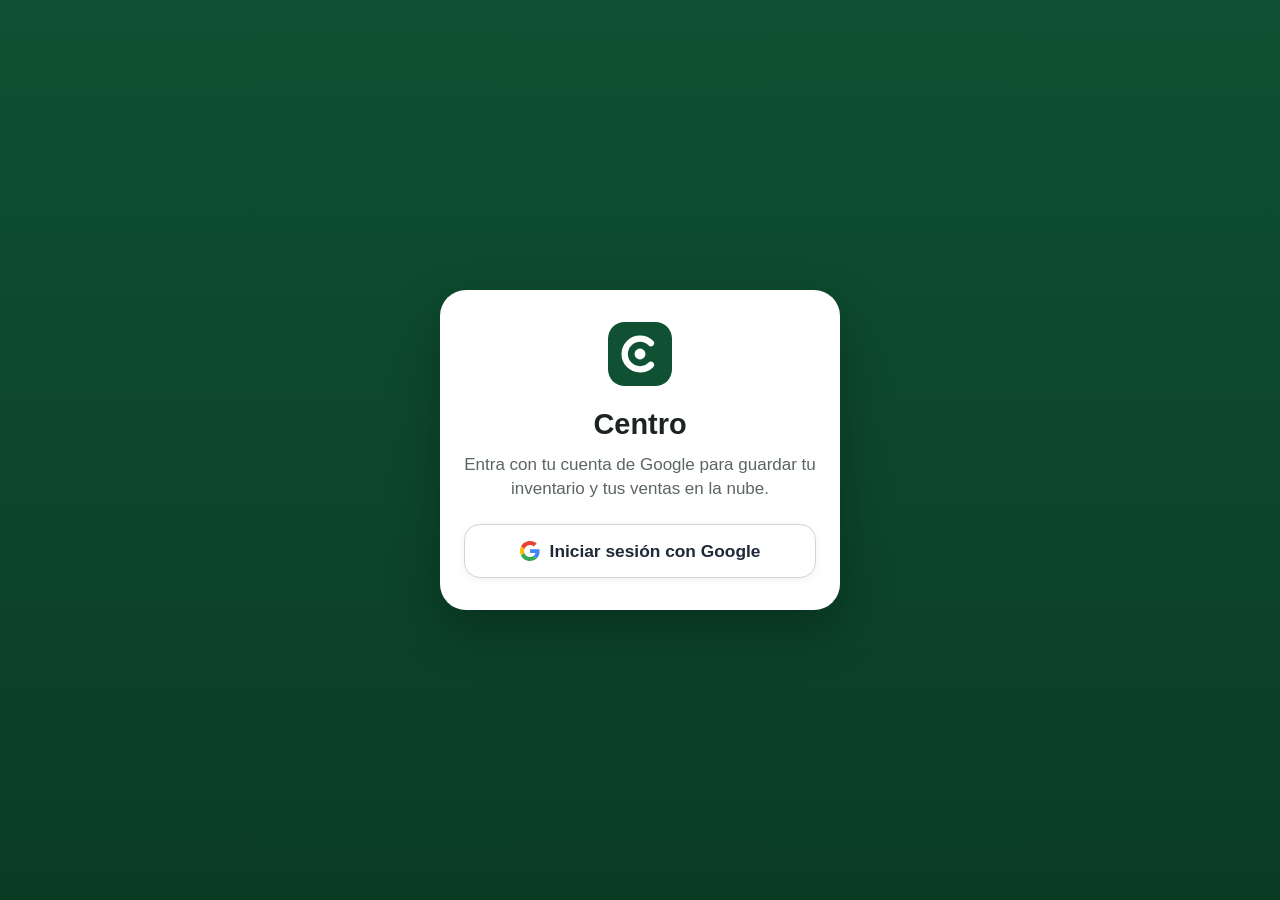
==== commit 43575481: "Add files via upload" ====
--- a/index.html
+++ b/index.html
@@ -754,7 +754,6 @@
       <circle cx="50" cy="50" r="8.5" fill="#ffffff"/>
     </svg>
     <h2 class="splash-brand">CENTRO</h2>
-    <p class="splash-tagline">TU NEGOCIO EN UN SOLO LUGAR</p>
   </div>
 
   <!-- Google Sign-In Screen (ONLY login method) -->
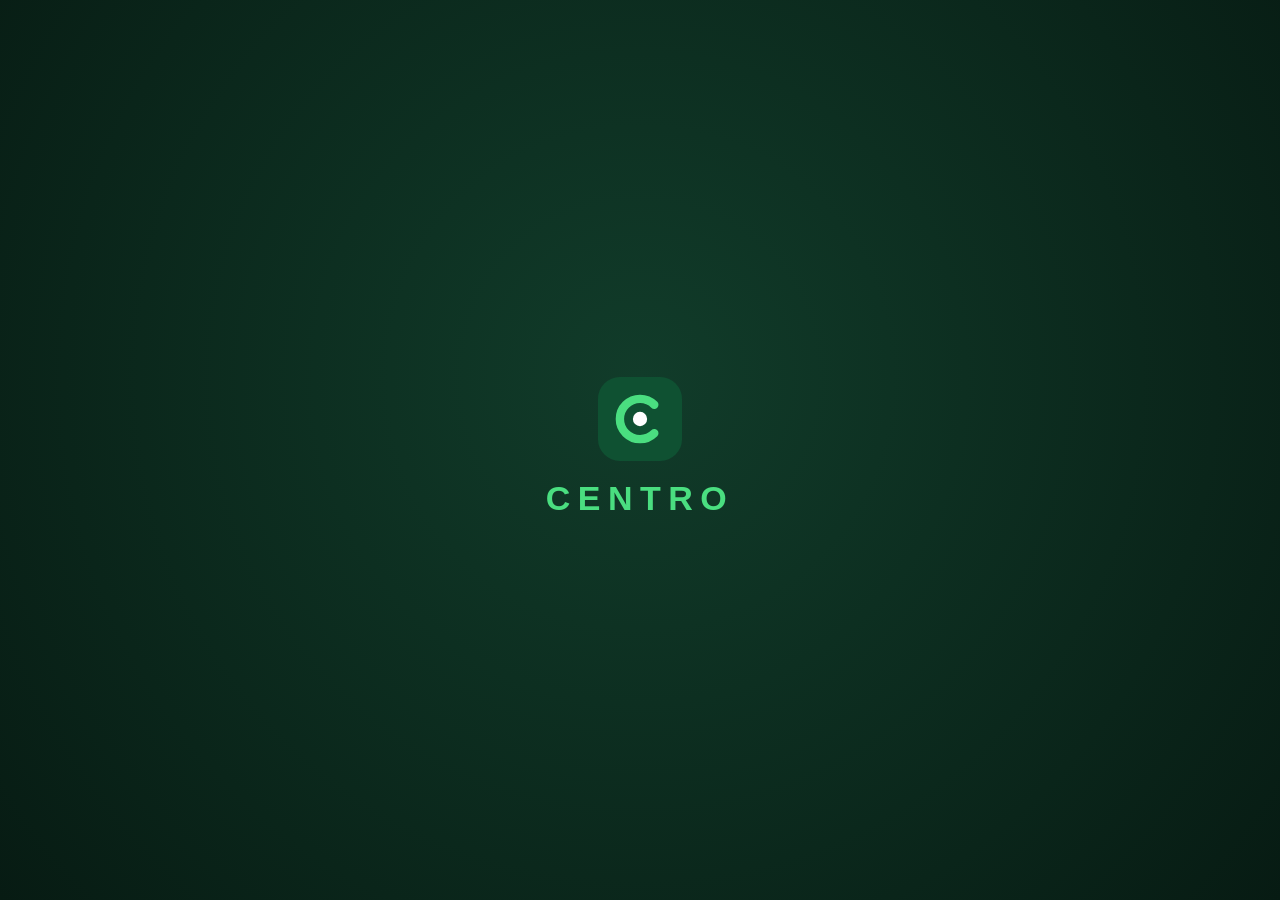
==== commit 2456dc7a: "Add files via upload" ====
--- a/index.html
+++ b/index.html
@@ -789,9 +789,9 @@
           </button>
           <h1 id="header-title" class="header-title">Centro</h1>
         </div>
-        <button type="button" id="btn-account" class="header-sync-pill" aria-label="Cuenta de Google">
-          <span id="sync-dot">☁️</span>
-          <span id="sync-label">Google</span>
+        <button type="button" id="btn-account" class="header-sync-pill" aria-label="Configuración">
+          <span id="sync-dot">⚙️</span>
+          <span id="sync-label">Configuración</span>
         </button>
       </div>
     </header>
@@ -1090,7 +1090,7 @@
     <div class="page-header">
       <div class="page-header-inner">
         <button type="button" class="back-btn" data-close-page="page-account" aria-label="Volver">‹</button>
-        <h2 class="page-title">Cuenta de Google</h2>
+        <h2 class="page-title">Configuración</h2>
       </div>
     </div>
     <div class="page-body">
@@ -2257,7 +2257,6 @@
 
   // --- GOOGLE DRIVE CLOUD SYNC ---
   function updateSyncUI(text) {
-    $("sync-label").textContent = text;
     if ($("acc-status")) $("acc-status").textContent = text;
   }
 
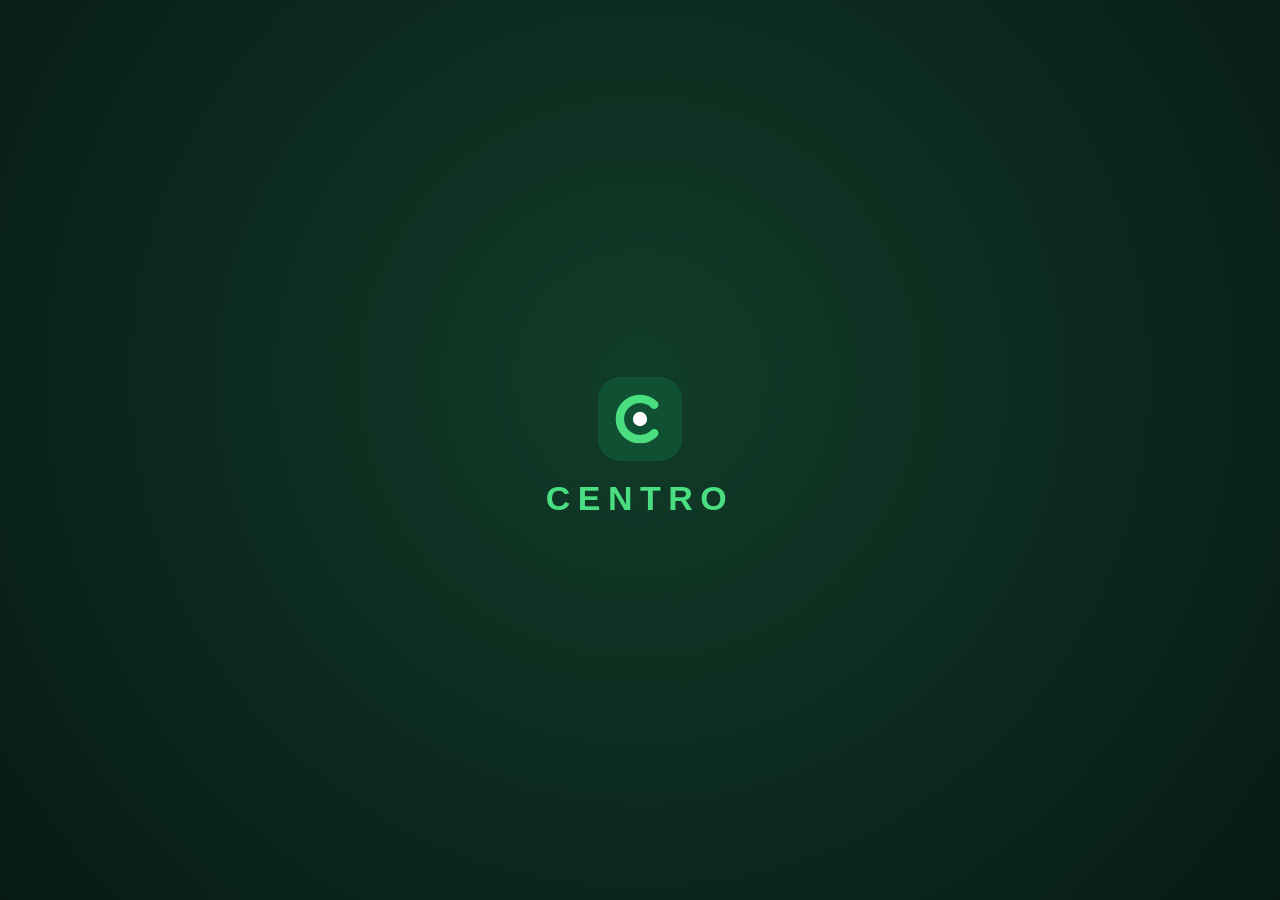
==== commit f560f6ef: "Add files via upload" ====
--- a/index.html
+++ b/index.html
@@ -281,18 +281,19 @@
       width: 80px;
       height: 80px;
       border-radius: 14px;
-      background: #ffffff;
+      background: #f5efe4;
       border: 1px solid var(--border);
       flex-shrink: 0;
       display: grid;
       place-items: center;
       overflow: hidden;
-      padding: 4px;
+      padding: 0;
     }
     .inv-photo img {
       width: 100%;
       height: 100%;
-      object-fit: contain;
+      object-fit: cover;
+      display: block;
     }
     .inv-info {
       flex: 1;
@@ -446,12 +447,16 @@
     }
     .input-field {
       width: 100%;
+      max-width: 100%;
+      min-width: 0;
       min-height: 48px;
       padding: 10px 14px;
       border: 1.5px solid var(--border);
       border-radius: 14px;
       background: #fbfaf7;
       color: var(--text);
+      -webkit-appearance: none;
+      appearance: none;
     }
     .input-field:focus {
       outline: none;
@@ -626,21 +631,22 @@
 
     /* Product Detail View */
     .detail-hero-photo {
-      width: 140px;
-      height: 140px;
+      width: 150px;
+      height: 150px;
       margin: 0 auto 14px;
       border-radius: 22px;
       background: #f5efe4;
       border: 1.5px solid var(--border);
       display: grid;
       place-items: center;
-      padding: 10px;
+      padding: 0;
       overflow: hidden;
     }
     .detail-hero-photo img {
       width: 100%;
       height: 100%;
-      object-fit: contain;
+      object-fit: cover;
+      display: block;
     }
     .detail-pill {
       display: inline-flex;
@@ -742,6 +748,165 @@
       box-shadow: 0 8px 24px rgba(0,0,0,0.22);
       max-width: 90vw;
       text-align: center;
+      animation: centroToastIn 220ms cubic-bezier(0.22, 1, 0.36, 1);
+    }
+
+    /* Unified Smooth Animations */
+    :root {
+      --centro-ease: cubic-bezier(0.22, 1, 0.36, 1);
+      --centro-speed: 240ms;
+    }
+
+    button,
+    label.btn-secondary,
+    .inv-card,
+    .sale-card,
+    .suggestion-item,
+    .mode-btn,
+    .stepper-btn,
+    .back-btn,
+    .fab-btn {
+      transition: transform 150ms var(--centro-ease), background-color 180ms ease, border-color 180ms ease, opacity 180ms ease;
+    }
+
+    button:active,
+    label.btn-secondary:active,
+    .inv-card:active,
+    .sale-card:active,
+    .suggestion-item:active,
+    .mode-btn:active,
+    .stepper-btn:active,
+    .back-btn:active,
+    .fab-btn:active {
+      transform: scale(0.965);
+    }
+
+    @keyframes centroViewIn {
+      from { opacity: 0; transform: translateY(10px); }
+      to { opacity: 1; transform: translateY(0); }
+    }
+    .tab-animate-in {
+      animation: centroViewIn var(--centro-speed) var(--centro-ease) both;
+    }
+
+    @keyframes centroPageIn {
+      from { opacity: 0; transform: translateY(20px); }
+      to { opacity: 1; transform: translateY(0); }
+    }
+    @keyframes centroPageOut {
+      from { opacity: 1; transform: translateY(0); }
+      to { opacity: 0; transform: translateY(18px); }
+    }
+    .page-overlay {
+      animation: centroPageIn var(--centro-speed) var(--centro-ease) both;
+    }
+    .page-overlay.is-closing {
+      animation: centroPageOut 200ms var(--centro-ease) both;
+      pointer-events: none;
+    }
+
+    @keyframes centroItemIn {
+      from { opacity: 0; transform: translateY(8px) scale(0.985); }
+      to { opacity: 1; transform: translateY(0) scale(1); }
+    }
+    .inv-card, .sale-card {
+      animation: centroItemIn var(--centro-speed) var(--centro-ease) both;
+    }
+    .is-removing {
+      opacity: 0 !important;
+      transform: scale(0.94) !important;
+      transition: opacity 200ms var(--centro-ease), transform 200ms var(--centro-ease) !important;
+    }
+
+    @keyframes centroToastIn {
+      from { opacity: 0; transform: translate(-50%, 10px); }
+      to { opacity: 1; transform: translate(-50%, 0); }
+    }
+
+    /* Confirm Modal (Centro Style) */
+    @keyframes centroBackdropIn {
+      from { opacity: 0; }
+      to { opacity: 1; }
+    }
+    @keyframes centroBackdropOut {
+      from { opacity: 1; }
+      to { opacity: 0; }
+    }
+    @keyframes centroPopIn {
+      from { opacity: 0; transform: scale(0.92); }
+      to { opacity: 1; transform: scale(1); }
+    }
+    @keyframes centroPopOut {
+      from { opacity: 1; transform: scale(1); }
+      to { opacity: 0; transform: scale(0.92); }
+    }
+
+    .confirm-overlay {
+      position: fixed;
+      inset: 0;
+      z-index: 9900;
+      background: rgba(28, 36, 32, 0.48);
+      display: flex;
+      align-items: center;
+      justify-content: center;
+      padding: 24px;
+      animation: centroBackdropIn var(--centro-speed) var(--centro-ease) both;
+    }
+    .confirm-overlay.is-closing {
+      animation: centroBackdropOut 200ms var(--centro-ease) both;
+      pointer-events: none;
+    }
+    .confirm-card {
+      width: 100%;
+      max-width: 380px;
+      background: var(--surface);
+      border: 1.5px solid var(--border);
+      border-radius: 24px;
+      padding: 24px 20px 20px;
+      box-shadow: 0 20px 50px rgba(0, 0, 0, 0.22);
+      text-align: center;
+      animation: centroPopIn var(--centro-speed) var(--centro-ease) both;
+    }
+    .confirm-overlay.is-closing .confirm-card {
+      animation: centroPopOut 200ms var(--centro-ease) both;
+    }
+    .confirm-question {
+      margin: 0 0 20px;
+      font-size: 1.18rem;
+      font-weight: 800;
+      line-height: 1.35;
+      color: var(--text);
+    }
+    .confirm-actions {
+      display: flex;
+      flex-direction: column;
+      gap: 10px;
+    }
+    .confirm-btn-yes {
+      width: 100%;
+      min-height: 52px;
+      border-radius: 14px;
+      background: var(--danger);
+      color: #ffffff;
+      font-size: 1.04rem;
+      font-weight: 800;
+    }
+    .confirm-btn-cancel {
+      width: 100%;
+      min-height: 50px;
+      border-radius: 14px;
+      background: var(--surface-alt);
+      border: 1.5px solid var(--border);
+      color: var(--text);
+      font-size: 1.02rem;
+      font-weight: 700;
+    }
+
+    #photo-lightbox {
+      animation: centroBackdropIn var(--centro-speed) var(--centro-ease) both;
+    }
+    #photo-lightbox img {
+      animation: centroPopIn var(--centro-speed) var(--centro-ease) both;
     }
   </style>
 </head>
@@ -922,10 +1087,10 @@
           </label>
           <input type="file" id="pd-camera-input" accept="image/*" capture="environment" hidden />
         </div>
-        <label for="pd-camera-input" class="detail-hero-photo" style="cursor:pointer;">
+        <button type="button" id="pd-photo-zoom-btn" class="detail-hero-photo" style="cursor:pointer;" aria-label="Ver foto en grande">
           <img id="pd-photo" class="hidden" alt="" />
           <span id="pd-photo-empty" style="font-size:3rem;">📦</span>
-        </label>
+        </button>
         <h2 id="pd-name" style="margin:0 0 6px;font-size:1.5rem;"></h2>
         <p id="pd-desc" style="margin:0;color:var(--text-muted);font-size:0.96rem;"></p>
 
@@ -942,11 +1107,12 @@
           <button type="button" id="pd-plus" class="stepper-btn" aria-label="Sumar 1">+</button>
         </div>
 
-        <div style="display:grid;grid-template-columns:1fr 1fr;gap:10px;margin-bottom:14px;">
+        <div style="display:grid;grid-template-columns:1fr 1fr;gap:10px;margin-bottom:10px;">
           <button type="button" id="pd-edit" class="btn-secondary">✏️ Editar</button>
           <button type="button" id="pd-delete" class="btn-danger">🗑️ Eliminar</button>
         </div>
 
+        <button type="button" id="pd-save" class="btn-secondary" style="width:100%;margin-bottom:10px;border-color:var(--primary-btn);color:var(--primary-dark);">✅ Guardar</button>
         <button type="button" id="pd-sell" class="btn-primary">Vender</button>
       </div>
     </div>
@@ -1010,7 +1176,7 @@
             <input type="date" id="sell-date" class="input-field" />
           </div>
 
-          <button type="submit" class="btn-primary">Guardar</button>
+          <button type="submit" class="btn-primary">Guardar venta</button>
         </form>
       </div>
     </div>
@@ -1121,6 +1287,23 @@
 
         <button type="button" id="btn-sync-now" class="btn-primary" style="margin-bottom:10px;">🔄 Sincronizar ahora</button>
         <button type="button" id="btn-logout" class="btn-danger" style="width:100%;">Cerrar sesión</button>
+      </div>
+    </div>
+  </div>
+
+  <!-- LIGHTBOX: VER FOTO EN GRANDE -->
+  <div id="photo-lightbox" class="hidden" style="position:fixed;inset:0;z-index:9800;background:rgba(0,0,0,0.9);display:flex;flex-direction:column;align-items:center;justify-content:center;padding:20px;">
+    <button type="button" id="lightbox-close" style="position:absolute;top:calc(16px + env(safe-area-inset-top, 0px));right:16px;width:44px;height:44px;border-radius:999px;background:rgba(255,255,255,0.2);color:#fff;font-size:1.3rem;font-weight:700;display:grid;place-items:center;">✕</button>
+    <img id="lightbox-img" src="" alt="" style="max-width:94vw;max-height:82vh;object-fit:contain;border-radius:18px;box-shadow:0 12px 40px rgba(0,0,0,0.5);" />
+  </div>
+
+  <!-- CONFIRM MODAL (Centro Style) -->
+  <div id="confirm-modal" class="confirm-overlay hidden" role="dialog" aria-modal="true" aria-labelledby="confirm-question">
+    <div class="confirm-card">
+      <p id="confirm-question" class="confirm-question"></p>
+      <div class="confirm-actions">
+        <button type="button" id="confirm-yes" class="confirm-btn-yes">Sí</button>
+        <button type="button" id="confirm-cancel" class="confirm-btn-cancel">Cancelar</button>
       </div>
     </div>
   </div>
@@ -1944,14 +2127,55 @@
 
   // --- PAGE HELPERS ---
   function openPage(id) {
-    $(id).classList.remove("hidden");
+    const el = $(id);
+    el.classList.remove("is-closing");
+    el.classList.remove("hidden");
     document.body.style.overflow = "hidden";
   }
 
   function closePage(id) {
-    $(id).classList.add("hidden");
-    const anyOpen = document.querySelector(".page-overlay:not(.hidden)");
-    if (!anyOpen) document.body.style.overflow = "";
+    const el = $(id);
+    if (el.classList.contains("hidden") || el.classList.contains("is-closing")) return;
+    el.classList.add("is-closing");
+    setTimeout(() => {
+      el.classList.remove("is-closing");
+      el.classList.add("hidden");
+      const anyOpen = document.querySelector(".page-overlay:not(.hidden)");
+      if (!anyOpen) document.body.style.overflow = "";
+    }, 200);
+  }
+
+  function askConfirm(question, yesLabel = "Sí, borrar") {
+    return new Promise((resolve) => {
+      const modal = $("confirm-modal");
+      const qEl = $("confirm-question");
+      const yesBtn = $("confirm-yes");
+      const cancelBtn = $("confirm-cancel");
+      qEl.textContent = question;
+      yesBtn.textContent = yesLabel;
+      modal.classList.remove("is-closing");
+      modal.classList.remove("hidden");
+
+      const finish = (ans) => {
+        yesBtn.removeEventListener("click", onYes);
+        cancelBtn.removeEventListener("click", onCancel);
+        modal.removeEventListener("click", onBackdrop);
+        modal.classList.add("is-closing");
+        setTimeout(() => {
+          modal.classList.remove("is-closing");
+          modal.classList.add("hidden");
+          resolve(ans);
+        }, 200);
+      };
+      const onYes = () => finish(true);
+      const onCancel = () => finish(false);
+      const onBackdrop = (e) => {
+        if (e.target === modal) finish(false);
+      };
+      yesBtn.addEventListener("click", onYes);
+      cancelBtn.addEventListener("click", onCancel);
+      modal.addEventListener("click", onBackdrop);
+    });
   }
 
   // --- PRODUCT FORM (ADD / EDIT) ---
@@ -2406,6 +2630,9 @@
           return;
         }
         googleAccessToken = resp.access_token;
+        const expMs = Date.now() + (Number(resp.expires_in) || 3500) * 1000;
+        localStorage.setItem("centro_v2_gtoken", googleAccessToken);
+        localStorage.setItem("centro_v2_gtoken_exp", String(expMs));
         localStorage.setItem(STORAGE_AUTH, "active");
         $("welcome-screen").classList.add("hidden");
         await syncWithGoogle(true);
@@ -2416,6 +2643,14 @@
   }
 
   function trySilentReconnect() {
+    const cachedToken = localStorage.getItem("centro_v2_gtoken");
+    const cachedExp = Number(localStorage.getItem("centro_v2_gtoken_exp") || "0");
+    if (cachedToken && Date.now() < cachedExp - 60000) {
+      googleAccessToken = cachedToken;
+      syncWithGoogle(true);
+      return;
+    }
+
     let tries = 0;
     const timer = setInterval(() => {
       tries++;
@@ -2428,6 +2663,9 @@
             callback: (resp) => {
               if (!resp.error && resp.access_token) {
                 googleAccessToken = resp.access_token;
+                const expMs = Date.now() + (Number(resp.expires_in) || 3500) * 1000;
+                localStorage.setItem("centro_v2_gtoken", googleAccessToken);
+                localStorage.setItem("centro_v2_gtoken_exp", String(expMs));
                 syncWithGoogle(true);
               }
             }
@@ -2446,10 +2684,17 @@
 
     document.querySelectorAll(".tab-btn").forEach((btn) => {
       btn.addEventListener("click", () => {
+        if (activeTab === btn.dataset.tab) return;
         activeTab = btn.dataset.tab;
         document.querySelectorAll(".tab-btn").forEach((b) => b.classList.toggle("active", b === btn));
-        $("tab-inventario").classList.toggle("hidden", activeTab !== "inventario");
-        $("tab-historial").classList.toggle("hidden", activeTab !== "historial");
+        const invTab = $("tab-inventario");
+        const hisTab = $("tab-historial");
+        invTab.classList.toggle("hidden", activeTab !== "inventario");
+        hisTab.classList.toggle("hidden", activeTab !== "historial");
+        const shown = activeTab === "inventario" ? invTab : hisTab;
+        shown.classList.remove("tab-animate-in");
+        void shown.offsetWidth;
+        shown.classList.add("tab-animate-in");
         $("fab-bar").classList.toggle("hidden", activeTab !== "inventario");
         if (activeTab === "historial") renderSalesHistory();
       });
@@ -2583,6 +2828,20 @@
     });
 
     // Product Detail
+    $("pd-photo-zoom-btn").addEventListener("click", () => {
+      const p = state.inventory.find((x) => x.id === currentProductId);
+      const photo = p ? resolveCatalogPhoto(p.name, p.photo) : "";
+      if (photo) {
+        $("lightbox-img").src = photo;
+        $("photo-lightbox").classList.remove("hidden");
+      } else {
+        $("pd-camera-input").click();
+      }
+    });
+    $("photo-lightbox").addEventListener("click", () => {
+      $("photo-lightbox").classList.add("hidden");
+      $("lightbox-img").src = "";
+    });
     $("pd-camera-input").addEventListener("change", (e) => {
       const file = e.target.files?.[0];
       const p = state.inventory.find((x) => x.id === currentProductId);
@@ -2616,15 +2875,24 @@
       const p = state.inventory.find((x) => x.id === currentProductId);
       if (p) openProductForm(p);
     });
-    $("pd-delete").addEventListener("click", () => {
+    $("pd-delete").addEventListener("click", async () => {
       const idx = state.inventory.findIndex((x) => x.id === currentProductId);
       if (idx === -1) return;
-      if (!confirm(`¿Borrar "${state.inventory[idx].name}" del inventario?`)) return;
+      const ok = await askConfirm(`¿Borrar "${state.inventory[idx].name}" del inventario?`, "Sí, borrar");
+      if (!ok) return;
+      const card = document.querySelector(`.inv-card[data-prod-id="${state.inventory[idx].id}"]`);
+      if (card) card.classList.add("is-removing");
       state.inventory.splice(idx, 1);
+      saveLocal();
+      closePage("page-product-detail");
+      setTimeout(() => renderInventory(), 180);
+      showToast("Producto borrado");
+    });
+    $("pd-save").addEventListener("click", () => {
       saveLocal();
       renderInventory();
       closePage("page-product-detail");
-      showToast("Producto borrado");
+      showToast("Producto guardado");
     });
     $("pd-sell").addEventListener("click", () => {
       if (currentProductId) openSellPage(currentProductId);
@@ -2700,22 +2968,27 @@
       if (s?.buyerPhone) openWhatsApp(s.buyerPhone);
     });
 
-    $("sd-delete").addEventListener("click", () => {
+    $("sd-delete").addEventListener("click", async () => {
       const idx = state.sales.findIndex((x) => x.id === currentSaleId);
       if (idx === -1) return;
+      const ok = await askConfirm("¿Borrar esta venta y devolver las unidades al inventario?", "Sí, borrar");
+      if (!ok) return;
       const s = state.sales[idx];
-      if (!confirm("¿Borrar esta venta y devolver las unidades al inventario?")) return;
       const p = state.inventory.find((x) => x.id === s.productId);
       if (p) {
         const upb = Math.max(1, parseInt(p.unitsPerBox, 10) || 1);
         const returnUnits = Number(s.unitsSold) || (s.mode === "box" ? Number(s.qty) * upb : Number(s.qty));
         p.totalUnits = (parseInt(p.totalUnits, 10) || 0) + returnUnits;
       }
+      const card = document.querySelector(`.sale-card[data-sale-id="${s.id}"]`);
+      if (card) card.classList.add("is-removing");
       state.sales.splice(idx, 1);
       saveLocal();
-      renderInventory();
-      renderSalesHistory();
       closePage("page-sale-detail");
+      setTimeout(() => {
+        renderInventory();
+        renderSalesHistory();
+      }, 180);
       showToast("Venta borrada y unidades devueltas");
     });
 
@@ -2839,9 +3112,12 @@
       if (googleAccessToken) syncWithGoogle(false);
       else startGoogleSignIn();
     });
-    $("btn-logout").addEventListener("click", () => {
-      if (!confirm("¿Cerrar sesión de Google en este teléfono?")) return;
+    $("btn-logout").addEventListener("click", async () => {
+      const ok = await askConfirm("¿Cerrar sesión de Google en este teléfono?", "Sí, cerrar sesión");
+      if (!ok) return;
       googleAccessToken = null;
+      localStorage.removeItem("centro_v2_gtoken");
+      localStorage.removeItem("centro_v2_gtoken_exp");
       localStorage.removeItem(STORAGE_AUTH);
       closePage("page-account");
       $("welcome-screen").classList.remove("hidden");
@@ -2861,7 +3137,14 @@
     setTimeout(() => splash.classList.add("hidden"), 450);
   }, 1600);
 
-  if (localStorage.getItem(STORAGE_AUTH) === "active") {
+  const hasSavedSession =
+    localStorage.getItem(STORAGE_AUTH) === "active" ||
+    state.inventory.length > 0 ||
+    state.sales.length > 0 ||
+    Boolean((state.user?.name || "").trim() || state.user?.photo);
+
+  if (hasSavedSession) {
+    localStorage.setItem(STORAGE_AUTH, "active");
     $("welcome-screen").classList.add("hidden");
     trySilentReconnect();
   } else {
